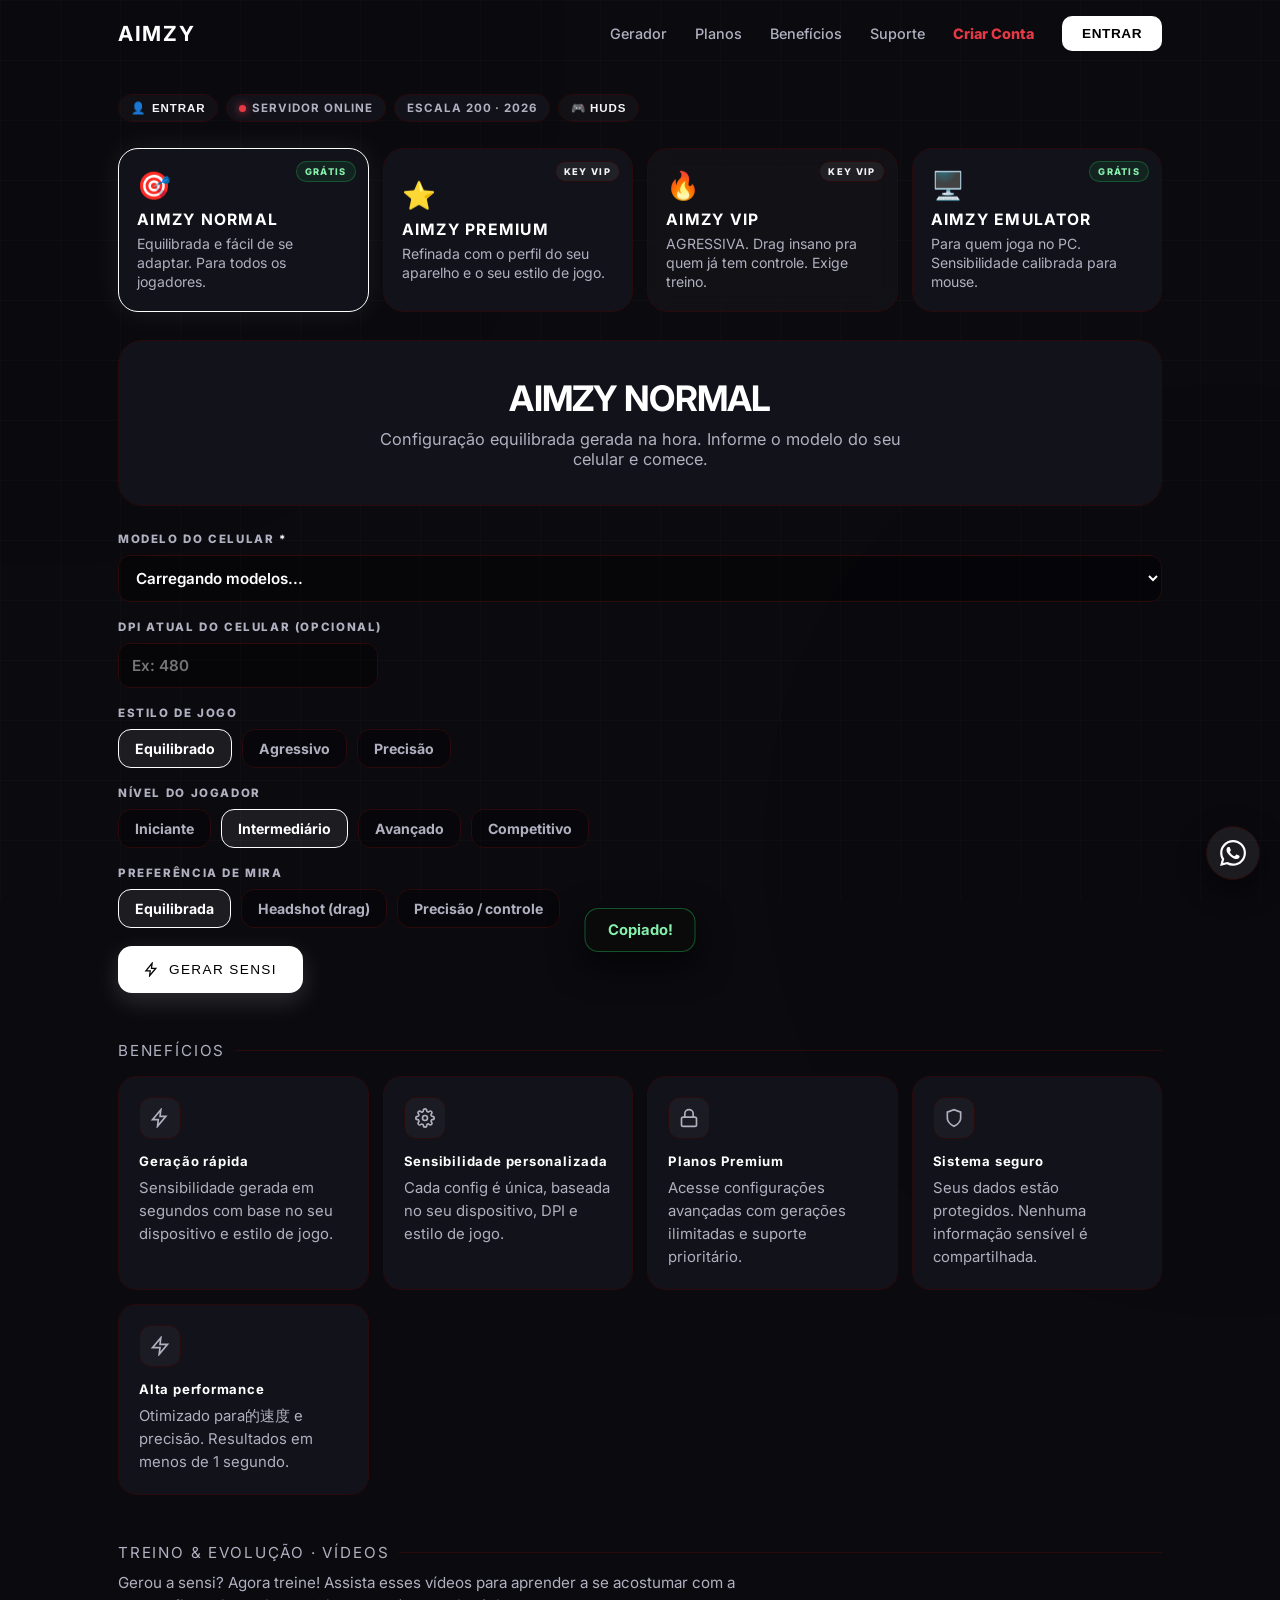
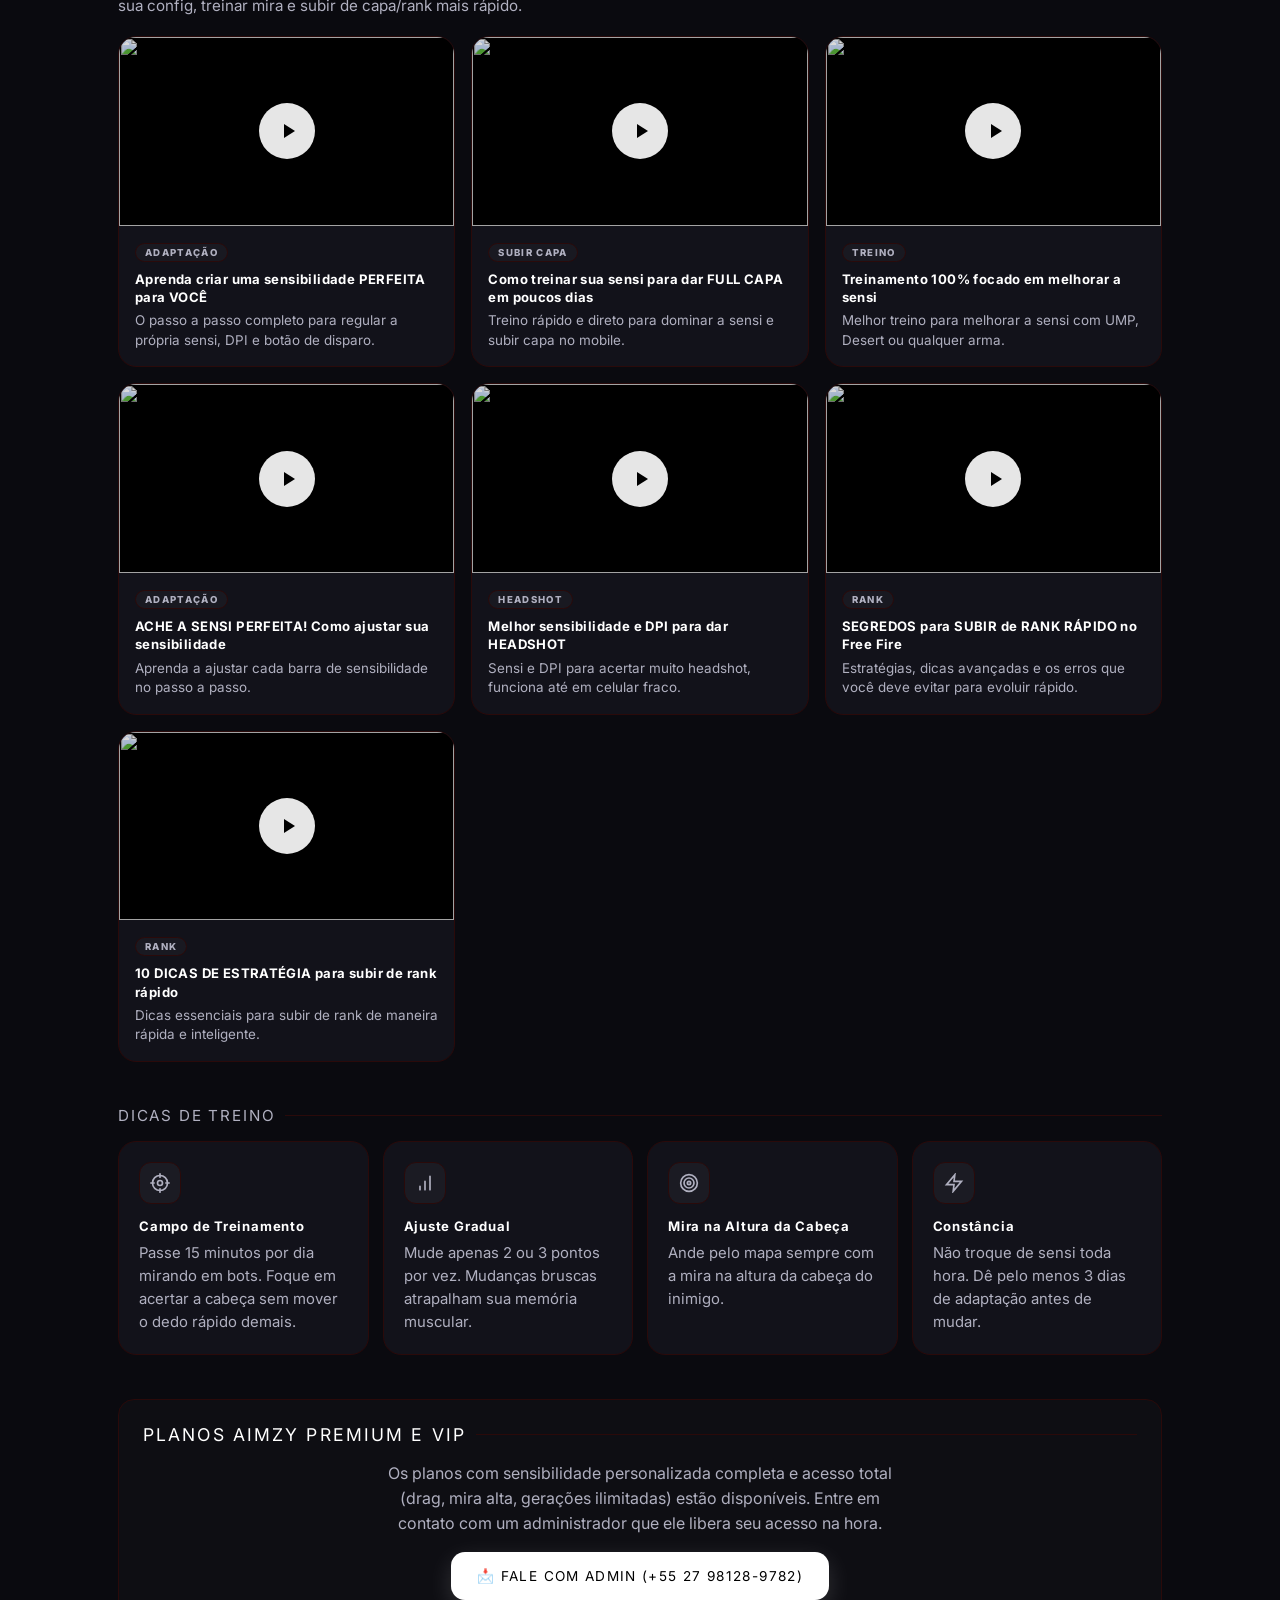
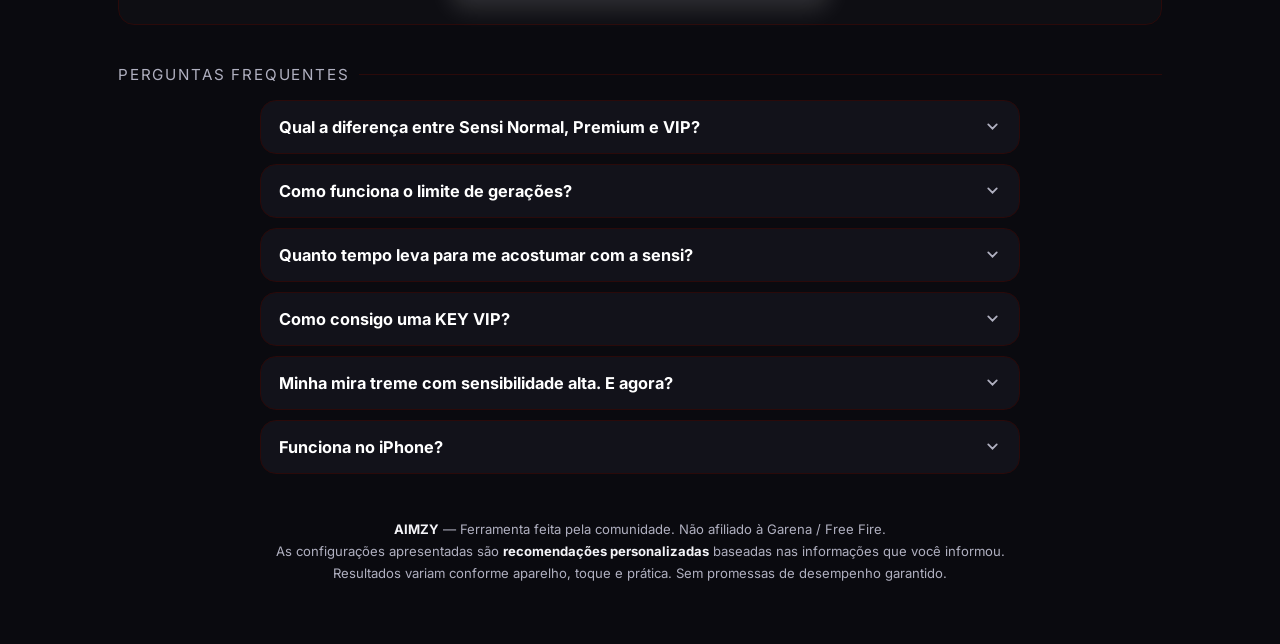
==== public/index.html @ d562821b "aumzy" ====
﻿<!DOCTYPE html>
<html lang="pt-BR">
<head>
<meta charset="UTF-8">
<meta name="viewport" content="width=device-width, initial-scale=1.0">
<title>AIMZY — Gerador de Sensibilidade Free Fire (TESTE DEPLOY)</title>
<link rel="preconnect" href="https://fonts.googleapis.com">
<link rel="preconnect" href="https://fonts.gstatic.com" crossorigin>
<link href="https://fonts.googleapis.com/css2?family=Inter:wght@400;500;600;700;800;900&display=swap" rel="stylesheet">
<link rel="manifest" href="/manifest.json">
<meta name="theme-color" content="#000000">
<link rel="icon" type="image/png" href="/icons/icon-192.png">
<link rel="apple-touch-icon" href="/icons/icon-192.png">
<meta name="mobile-web-app-capable" content="yes">
<meta name="apple-mobile-web-app-capable" content="yes">
<meta name="apple-mobile-web-app-status-bar-style" content="black">
<meta name="apple-mobile-web-app-title" content="AIMZY">
<link rel="stylesheet" href="/styles/main.css">
<link rel="stylesheet" href="/styles/animations.css">
<link rel="stylesheet" href="/styles/components.css">
<style>
:root{
  --bg:#0a0a0f;
  --bg2:#0f0f14;
  --bg-card:#12121a;
  --card:rgba(18,18,26,0.85);
  --border:#2a0a0a;
  --border-hover:#e63946;
  --text:#fff;
  --text-secondary:#f4f4f8;
  --text-muted:#b0b0c0;
  --ok:#e63946;
  --err:#ff3333;
  --warn:#ff9900;
  --accent:#e63946;
}
*{margin:0;padding:0;box-sizing:border-box}
html{scroll-behavior:smooth}
body{background:var(--bg);color:var(--text);font-family:'Inter',sans-serif;min-height:100vh;overflow-x:hidden}
h1,h2,h3,.font-display{font-weight:700;letter-spacing:-0.02em}

.bg-grid{position:fixed;inset:0;background-image:linear-gradient(rgba(255,255,255,0.02) 1px,transparent 1px),linear-gradient(90deg,rgba(255,255,255,0.02) 1px,transparent 1px);background-size:60px 60px;pointer-events:none;z-index:-1}
.bg-glow{position:fixed;width:500px;height:500px;border-radius:50%;filter:blur(180px);opacity:0.06;pointer-events:none;z-index:-1;animation:glowDrift 12s ease-in-out infinite}
.bg-glow.g1{background:#1a1a1a;top:-200px;left:-200px;animation-delay:0s}
.bg-glow.g2{background:#1a1a1a;bottom:-200px;right:-200px;opacity:0.04;animation-delay:4s}
.bg-glow.g3{background:#ffffff;bottom:20%;left:40%;width:300px;height:300px;opacity:0.02;animation-delay:8s}

@keyframes glowDrift{
  0%,100%{transform:translate(0,0) scale(1)}
  33%{transform:translate(40px,-30px) scale(1.1)}
  66%{transform:translate(-30px,40px) scale(0.9)}
}

/* Floating grid pulse */
.bg-grid{animation:gridPulse 8s ease-in-out infinite}
@keyframes gridPulse{
  0%,100%{opacity:1}
  50%{opacity:0.5}
}
#bgParticles{position:fixed;inset:0;z-index:-2;pointer-events:none}
.wrap{max-width:1080px;margin:0 auto;padding:24px 18px 60px}

/* Navbar */
.navbar{position:fixed;top:0;left:0;right:0;z-index:1000;padding:16px 0;transition:all .3s ease}
.navbar.scrolled{background:rgba(0,0,0,0.92);backdrop-filter:blur(20px);border-bottom:1px solid var(--border);padding:12px 0}
.nav-inner{max-width:1080px;margin:0 auto;padding:0 18px;display:flex;align-items:center;justify-content:space-between}
.nav-brand{display:flex;align-items:center;gap:10px;text-decoration:none;color:var(--text)}
.nav-brand h1{font-size:1.3rem;letter-spacing:.08em}
.nav-links{display:flex;align-items:center;gap:28px}
.nav-links a{color:var(--text-muted);text-decoration:none;font-weight:500;font-size:.9rem;transition:color .2s}
.nav-links a:hover{color:var(--text)}
.nav-enter{background:#fff;color:#000;border:none;padding:10px 20px;border-radius:10px;font-weight:700;font-size:.85rem;cursor:pointer;transition:all .2s;letter-spacing:.04em}
.nav-enter:hover{box-shadow:0 4px 20px rgba(255,255,255,0.2);transform:translateY(-1px)}
.hamburger{display:none;flex-direction:column;gap:5px;cursor:pointer;z-index:1001;background:none;border:none;padding:4px}
.hamburger span{width:22px;height:2px;background:var(--text);transition:all .3s}

header{display:flex;align-items:center;justify-content:space-between;gap:14px;margin-bottom:26px;flex-wrap:wrap;padding-top:70px}
.logo{display:flex;align-items:center;gap:12px}
.logo-mark{width:46px;height:46px;border-radius:14px;display:grid;place-items:center;background:rgba(255,255,255,0.08);border:1px solid var(--border)}
.logo-mark svg{width:26px;height:26px}
.logo h1{font-size:1.45rem;letter-spacing:.06em;line-height:1}
.logo h1 span{color:var(--text)}
.logo p{font-size:.78rem;color:var(--text-muted);letter-spacing:.25em;text-transform:uppercase}
.badges{display:flex;gap:8px;flex-wrap:wrap}
.chip{font-size:.72rem;font-weight:700;letter-spacing:.08em;text-transform:uppercase;padding:6px 12px;border-radius:999px;border:1px solid var(--border);background:var(--bg-card);color:var(--text-muted);display:flex;align-items:center;gap:6px}
.chip i{width:7px;height:7px;border-radius:50%;background:var(--ok);box-shadow:0 0 8px var(--ok);display:inline-block}
.chip.offline i{background:var(--err);box-shadow:0 0 8px var(--err)}
.chip.vip-on{border-color:var(--border-hover);color:var(--text);background:rgba(255,255,255,0.05)}

.modes{display:grid;grid-template-columns:repeat(auto-fit,minmax(240px,1fr));gap:14px;margin-bottom:28px}
.mode-card{
  cursor:pointer;text-align:left;color:var(--text);
  border:1px solid var(--border);border-radius:20px;padding:20px 18px;background:var(--bg-card);
  backdrop-filter:blur(10px);transition:.25s;position:relative;overflow:hidden;
  font-family:'Inter',sans-serif;
}
.mode-card:hover{transform:translateY(-4px);border-color:var(--border-hover)}
.mode-card.active{border-color:var(--text);box-shadow:0 0 30px rgba(255,255,255,0.08)}
.mode-card .emoji{font-size:1.7rem;display:block;margin-bottom:8px}
.mode-card h3{font-size:.98rem;letter-spacing:.08em;margin-bottom:5px;color:var(--text)}
.mode-card p{color:var(--text-muted);font-size:.88rem;line-height:1.35}
.mode-badge{position:absolute;top:12px;right:12px;font-size:.58rem;font-weight:800;letter-spacing:.14em;padding:4px 8px;border-radius:99px;text-transform:uppercase}
.mb-free{background:rgba(34,197,94,.1);color:#86efac;border:1px solid rgba(34,197,94,.3)}
.mb-key{background:rgba(255,255,255,.06);color:var(--text-secondary);border:1px solid var(--border)}
.mode-card.premium.active{border-color:var(--text);box-shadow:0 0 34px rgba(255,255,255,0.1)}
.mode-card.vip{background:rgba(255,255,255,0.03)}
.mode-card.vip:hover{box-shadow:0 14px 40px rgba(0,0,0,0.4)}
.mode-card.vip.active{border-color:var(--text);box-shadow:0 0 36px rgba(255,255,255,0.12)}
.mb-proib{background:rgba(255,255,255,.06);color:var(--text-secondary);border:1px solid var(--border)}

.panel{animation:fadeUp .45s ease both}
@keyframes fadeUp{from{opacity:0;transform:translateY(16px)}to{opacity:1;transform:none}}

.hero{text-align:center;border:1px solid var(--border);border-radius:24px;background:var(--bg-card);padding:36px 22px;margin-bottom:26px;transition:.3s}
.hero h2{font-size:clamp(1.4rem,4vw,2.2rem)}
.hero h2 em{font-style:normal;color:var(--text)}
.hero p{color:var(--text-muted);max-width:540px;margin:10px auto 0;font-size:1.02rem}

.section-title{display:flex;align-items:center;gap:10px;margin:0 0 16px;font-size:.95rem;letter-spacing:.12em;text-transform:uppercase;color:var(--text-muted)}
.section-title::after{content:"";flex:1;height:1px;background:var(--border)}

.grid{display:grid;grid-template-columns:repeat(auto-fill,minmax(150px,1fr));gap:14px}
.sensi-card{border:1px solid var(--border);border-radius:18px;padding:18px 16px;background:var(--bg-card);backdrop-filter:blur(10px);transition:.25s}
.sensi-card:hover{transform:translateY(-4px);border-color:var(--border-hover)}
.sensi-card .label{font-size:.75rem;font-weight:700;letter-spacing:.12em;text-transform:uppercase;color:var(--text-muted)}
.sensi-card .value{font-size:1.9rem;margin:6px 0 10px;color:var(--text)}
.bar{height:6px;border-radius:99px;background:rgba(255,255,255,.05);overflow:hidden}
.bar i{display:block;height:100%;border-radius:99px;background:linear-gradient(90deg,var(--border-hover),var(--text));width:0;transition:width 1s cubic-bezier(.22,1,.36,1)}

.btn{appearance:none;border:none;cursor:pointer;letter-spacing:.1em;text-transform:uppercase;font-size:.85rem;padding:16px 26px;border-radius:14px;display:inline-flex;align-items:center;gap:10px;transition:.25s;color:#fff}
.btn svg{width:15px;height:15px}
.btn-red{background:#fff;color:#000;box-shadow:0 8px 24px rgba(255,255,255,0.15)}
.btn-gold{background:var(--text-secondary);color:#000;box-shadow:0 8px 24px rgba(0,0,0,0.3)}
.btn-ghost{background:rgba(255,255,255,.05);color:var(--text);border:1px solid var(--border)}
.btn:hover{filter:brightness(1.1);transform:translateY(-2px)}
.btn:active{transform:scale(.97)}
.btn:disabled{opacity:.7;cursor:wait;transform:none}
.btn-sm{padding:12px 18px;font-size:.72rem}

.gen-box{border:1px solid var(--border);border-radius:24px;padding:26px 24px;background:var(--bg-card);backdrop-filter:blur(10px);margin-bottom:26px}
.field-label{font-size:.72rem;font-weight:800;letter-spacing:.14em;text-transform:uppercase;color:var(--text-muted);margin:18px 0 9px;display:block}
.field-label:first-child{margin-top:0}
.field-label b{color:var(--text)}
.opts{display:flex;gap:10px;flex-wrap:wrap}
.opt{cursor:pointer;user-select:none;border:1px solid var(--border);border-radius:13px;padding:10px 16px;font-weight:700;font-size:.88rem;background:rgba(0,0,0,.25);transition:.2s;color:var(--text-muted)}
.opt:hover{border-color:var(--border-hover);color:var(--text)}
.opt.sel{background:rgba(255,255,255,.08);border-color:var(--text);color:#fff}
.f-row{display:grid;grid-template-columns:repeat(auto-fit,minmax(170px,1fr));gap:14px}
select.inp,input.inp{
  width:100%;background:rgba(0,0,0,.35);border:1px solid var(--border);border-radius:12px;color:var(--text);
  padding:12px 13px;font-family:'Inter',sans-serif;font-weight:600;font-size:.95rem;outline:none;transition:.2s;
}
select.inp:focus,input.inp:focus{border-color:var(--border-hover);box-shadow:0 0 14px rgba(255,255,255,0.05)}
select.inp option{background:#0A0A0A}
.warn-msg{margin-top:12px;color:var(--text-secondary);font-weight:700;font-size:.95rem;display:none}
.warn-msg.show{display:block}
.gen-actions{display:flex;gap:12px;flex-wrap:wrap;align-items:center;margin-top:22px}
.remaining{color:var(--text-muted);font-size:.86rem;font-weight:700;letter-spacing:.04em}

.result{border:1px solid var(--border);border-radius:24px;padding:26px 24px;margin-top:6px;background:var(--bg-card);opacity:0;transform:translateY(18px);transition:.5s;pointer-events:none;display:none}
.result.visible{opacity:1;transform:none;pointer-events:auto;display:block}
.result-head{display:flex;align-items:center;justify-content:space-between;flex-wrap:wrap;gap:12px;margin-bottom:20px}
.dpi-picker{display:flex;gap:8px;flex-wrap:wrap}
.dp-opt{
  cursor:pointer;display:flex;flex-direction:column;align-items:center;gap:2px;
  border:1px dashed var(--border);border-radius:18px;padding:12px 20px;
  background:rgba(255,255,255,.02);transition:.2s;font-family:'Inter',sans-serif;color:var(--text-muted);
}
.dp-opt b{font-size:1.4rem;color:var(--text-secondary);line-height:1}
.dp-opt span{font-size:.6rem;letter-spacing:.14em;text-transform:uppercase;font-weight:800;text-align:center}
.dp-opt:hover{border-color:var(--border-hover)}
.dp-opt.sel{border-style:solid;border-color:var(--text);background:rgba(255,255,255,.05);color:#fff;box-shadow:0 0 18px rgba(255,255,255,0.05)}
.dp-opt.sel b{color:#fff}
.btn-chip{display:flex;flex-direction:column;align-items:center;gap:2px;border:1px dashed var(--border);border-radius:18px;padding:12px 22px;background:rgba(255,255,255,.02)}
.btn-chip b{font-size:1.5rem;color:var(--text);line-height:1}
.btn-chip span{font-size:.62rem;letter-spacing:.16em;text-transform:uppercase;color:var(--text-muted);font-weight:700;text-align:center}
.cic-chip{display:flex;flex-direction:column;align-items:center;gap:2px;border:1px dashed var(--border);border-radius:18px;padding:12px 22px;background:rgba(255,255,255,.02)}
.cic-chip b{font-size:1.5rem;color:var(--text);line-height:1}
.cic-chip span{font-size:.62rem;letter-spacing:.16em;text-transform:uppercase;color:var(--text-muted);font-weight:700;text-align:center}

.gen-note{margin-top:14px;color:var(--text-muted);font-size:.92rem;line-height:1.5}
.gen-note b{color:var(--text-secondary)}

.train-warn{
  margin-top:20px;display:flex;gap:14px;align-items:flex-start;
  border:1px solid var(--border);border-left:5px solid var(--text-muted);border-radius:16px;
  background:rgba(255,255,255,0.02);
  padding:16px 18px;
}
.tw-icon{font-size:1.6rem;line-height:1;flex-shrink:0}
.train-warn b{color:var(--text);font-weight:700;letter-spacing:.04em;display:block;margin-bottom:6px;font-size:.92rem}
.train-warn p{color:var(--text-muted);font-size:.92rem;line-height:1.55}
.train-warn p b{display:inline;color:var(--text-secondary);font-family:inherit}

.lock-zone{position:relative}
.blur-lock{filter:blur(7px) saturate(.6);pointer-events:none;user-select:none}
.lock-overlay{
  position:absolute;inset:-8px;display:flex;flex-direction:column;align-items:center;justify-content:center;gap:13px;z-index:5;
  background:radial-gradient(circle at center,rgba(0,0,0,.65),rgba(0,0,0,.95));border-radius:24px;padding:18px;text-align:center;
}
.lock-icon{width:60px;height:60px;border-radius:19px;display:grid;place-items:center;background:rgba(255,255,255,0.08);border:1px solid var(--border);animation:pulseLock 2.2s ease-in-out infinite}
.lock-icon.gold{background:rgba(255,255,255,0.1);border-color:var(--border-hover)}
@keyframes pulseLock{0%,100%{transform:scale(1)}50%{transform:scale(1.07)}}
.lock-icon svg{width:28px;height:28px}
.lock-overlay.hide-lock{display:none}
.lock-overlay h3{font-size:1.05rem;letter-spacing:.06em}
.lock-overlay p{color:var(--text-muted);max-width:360px;font-size:.95rem;line-height:1.5}
.lock-divider{width:min(340px,80%);height:1px;background:var(--border);margin:6px 0}
.key-row{display:flex;gap:8px;flex-wrap:wrap;justify-content:center}
.key-input{background:rgba(0,0,0,.4);border:1px solid var(--border);border-radius:12px;color:var(--text);padding:12px 14px;font-family:'Inter',sans-serif;font-weight:700;font-size:.95rem;width:230px;outline:none;transition:.2s;letter-spacing:.05em}
.key-input:focus{border-color:var(--border-hover);box-shadow:0 0 16px rgba(255,255,255,0.05)}
.spinner{width:16px;height:16px;border:2.5px solid rgba(255,255,255,.2);border-top-color:#fff;border-radius:50%;animation:spin .7s linear infinite}
@keyframes spin{to{transform:rotate(360deg)}}

.list-box{border:1px solid var(--border);border-radius:20px;background:var(--bg-card);backdrop-filter:blur(10px);padding:8px}
.row-item{display:flex;align-items:center;justify-content:space-between;gap:12px;padding:13px 14px;border-bottom:1px solid rgba(255,255,255,.03);flex-wrap:wrap}
.row-item:last-child{border-bottom:none}
.row-main b{font-size:.95rem}
.row-main span{display:block;color:var(--text-muted);font-size:.78rem;letter-spacing:.04em}
.empty-hint{padding:22px;text-align:center;color:var(--text-muted);font-size:.92rem}

.modal-back{position:fixed;inset:0;z-index:100;background:rgba(0,0,0,.8);backdrop-filter:blur(4px);display:none;align-items:center;justify-content:center;padding:18px}
.modal-back.show{display:flex}
.modal{width:min(420px,100%);border:1px solid var(--border);border-radius:24px;padding:30px 26px;text-align:center;background:var(--bg-card);box-shadow:0 30px 80px rgba(0,0,0,.8);animation:fadeUp .3s ease both}
.modal .lock-icon{margin:0 auto 14px}
.modal h3{font-size:1.15rem;margin-bottom:8px}
.modal p{color:var(--text-muted);margin-bottom:20px;line-height:1.5}
.modal-actions{display:flex;flex-direction:column;gap:10px}

.toast{position:fixed;left:50%;bottom:28px;transform:translate(-50%,80px);z-index:120;background:#0A0A0A;border:1px solid rgba(34,197,94,.4);color:#86efac;padding:12px 22px;border-radius:14px;font-weight:700;font-size:.92rem;box-shadow:0 12px 34px rgba(0,0,0,.6);transition:.35s cubic-bezier(.22,1,.36,1)}
.toast.show{transform:translate(-50%,0)}
.toast.err{border-color:rgba(239,68,68,.4);color:#fca5a5}

.videos-grid{display:grid;grid-template-columns:repeat(auto-fill,minmax(280px,1fr));gap:16px}
.video-card{border:1px solid var(--border);border-radius:18px;overflow:hidden;background:var(--bg-card);cursor:pointer;transition:.25s}
.video-card:hover{transform:translateY(-4px);border-color:var(--border-hover);box-shadow:0 14px 34px rgba(0,0,0,0.3)}
.video-frame{position:relative;width:100%;aspect-ratio:16/9;background:#000}
.video-frame img{width:100%;height:100%;object-fit:cover;display:block;opacity:.85}
.video-frame iframe{width:100%;height:100%;display:block;border:0}
.play-btn{position:absolute;inset:0;display:grid;place-items:center}
.play-btn span{width:56px;height:56px;border-radius:50%;background:rgba(255,255,255,0.9);display:grid;place-items:center;box-shadow:0 8px 30px rgba(0,0,0,0.4);transition:.2s}
.video-card:hover .play-btn span{transform:scale(1.1)}
.play-btn svg{width:24px;height:24px;fill:#000;margin-left:3px}
.vc-body{padding:14px 16px 16px}
.vc-cat{font-size:.6rem;font-weight:800;letter-spacing:.14em;text-transform:uppercase;color:var(--text-muted);border:1px solid var(--border);border-radius:99px;padding:3px 9px;display:inline-block;margin-bottom:8px;background:rgba(255,255,255,0.03)}
.vc-body h3{font-size:.82rem;letter-spacing:.03em;line-height:1.4;margin-bottom:5px}
.vc-body p{color:var(--text-muted);font-size:.84rem;line-height:1.45}

.tips-grid{display:grid;grid-template-columns:repeat(auto-fill,minmax(240px,1fr));gap:14px}
.tip-card{border:1px solid var(--border);border-radius:18px;padding:20px;background:var(--bg-card);transition:.25s}
.tip-card:hover{transform:translateY(-4px);border-color:var(--border-hover)}
.tip-icon{width:42px;height:42px;border-radius:12px;display:grid;place-items:center;margin-bottom:14px;background:rgba(255,255,255,0.04);border:1px solid var(--border)}
.tip-icon svg{width:20px;height:20px;color:var(--text-muted)}
.tip-card h3{font-size:.82rem;letter-spacing:.06em;margin-bottom:8px}
.tip-card p{color:var(--text-muted);font-size:.93rem;line-height:1.55}

.faq-list{display:flex;flex-direction:column;gap:10px;max-width:760px;margin:0 auto}
.faq-item{border:1px solid var(--border);border-radius:16px;background:var(--bg-card)}
.faq-q{width:100%;appearance:none;border:none;background:transparent;color:var(--text);font-family:'Inter',sans-serif;font-size:1.02rem;font-weight:700;text-align:left;padding:16px 18px;cursor:pointer;display:flex;justify-content:space-between;align-items:center;gap:12px}
.faq-q svg{width:17px;height:17px;flex-shrink:0;color:var(--text-muted);transition:.3s}
.faq-item.open .faq-q svg{transform:rotate(180deg)}
.faq-a{max-height:0;overflow:hidden;transition:max-height .35s ease}
.faq-a-inner{padding:0 18px 16px;color:var(--text-muted);line-height:1.65;font-size:.96rem}

.share-fab{position:fixed;right:20px;bottom:20px;z-index:90;width:54px;height:54px;border-radius:50%;border:none;cursor:pointer;display:grid;place-items:center;background:rgba(255,255,255,0.08);border:1px solid var(--border);box-shadow:0 10px 30px rgba(0,0,0,0.4);transition:.25s}
.share-fab:hover{transform:translateY(-3px) scale(1.06);border-color:var(--border-hover)}
.share-fab svg{width:26px;height:26px}

footer{text-align:center;margin-top:44px;color:var(--text-muted);font-size:.82rem;line-height:1.7}
footer b{color:var(--text-secondary)}

/* Welcome Screen */
.welcome-screen{position:fixed;inset:0;z-index:10001;background:#000;display:flex;flex-direction:column;align-items:center;justify-content:center;transition:opacity .5s ease, visibility .5s ease}
.welcome-screen.hidden{opacity:0;visibility:hidden;pointer-events:none}

/* Animated orbs */
.welcome-screen .orb{position:absolute;border-radius:50%;filter:blur(80px);opacity:0;pointer-events:none;animation:orbFloat 8s ease-in-out infinite, orbFadeIn 1.5s ease forwards}
.welcome-screen .orb-1{width:400px;height:400px;background:rgba(255,255,255,0.04);top:-10%;left:-10%;animation-delay:0s}
.welcome-screen .orb-2{width:300px;height:300px;background:rgba(255,255,255,0.03);bottom:-5%;right:-5%;animation-delay:1.5s}
.welcome-screen .orb-3{width:200px;height:200px;background:rgba(255,255,255,0.025);top:40%;left:60%;animation-delay:3s}
.welcome-screen .orb-4{width:150px;height:150px;background:rgba(255,255,255,0.02);top:20%;right:30%;animation-delay:4.5s}

@keyframes orbFloat{
  0%,100%{transform:translate(0,0) scale(1)}
  25%{transform:translate(30px,-20px) scale(1.1)}
  50%{transform:translate(-20px,30px) scale(0.95)}
  75%{transform:translate(20px,15px) scale(1.05)}
}
@keyframes orbFadeIn{to{opacity:1}}

/* Scan line */
.welcome-screen::after{content:'';position:absolute;inset:0;background:repeating-linear-gradient(0deg,transparent,transparent 2px,rgba(255,255,255,0.01) 2px,rgba(255,255,255,0.01) 4px);pointer-events:none;animation:scanMove 6s linear infinite}
@keyframes scanMove{from{transform:translateY(-100%)}to{transform:translateY(100%)}}

.welcome-logo{font-size:clamp(3rem,8vw,6rem);font-weight:900;color:#fff;margin-bottom:16px;opacity:0;transform:translateY(20px);animation:welcomeFadeIn .8s ease .2s forwards;position:relative;z-index:1;text-shadow:0 0 60px rgba(255,255,255,0.15)}
.welcome-sub{color:#71717A;font-size:1rem;letter-spacing:.2em;text-transform:uppercase;margin-bottom:40px;opacity:0;animation:welcomeFadeIn .8s ease .4s forwards;position:relative;z-index:1}
.welcome-enter{background:#fff;color:#000;border:none;padding:16px 40px;border-radius:14px;font-weight:700;font-size:1rem;cursor:pointer;transition:all .3s;opacity:0;animation:welcomeFadeIn .8s ease .6s forwards;letter-spacing:.06em;position:relative;z-index:10}
.welcome-enter:hover{box-shadow:0 8px 30px rgba(255,255,255,0.25);transform:translateY(-2px)}
@keyframes welcomeFadeIn{to{opacity:1;transform:translateY(0)}}

/* Voice Control */
.voice-control{position:fixed;bottom:20px;left:20px;z-index:1000}
.voice-btn{width:44px;height:44px;border-radius:50%;border:1px solid var(--border);background:var(--bg-card);color:var(--text-muted);cursor:pointer;display:flex;align-items:center;justify-content:center;transition:all .3s ease}
.voice-btn:hover{border-color:var(--border-hover);color:var(--text)}
.voice-btn.active{background:rgba(255,255,255,0.1);border-color:var(--text);color:#fff}

/* Custom Cursor */
.custom-cursor{position:fixed;width:20px;height:20px;pointer-events:none;z-index:10000;mix-blend-mode:difference;transform:translate(-50%,-50%);transition:transform .1s ease}
.cursor-dot{width:8px;height:8px;background:#fff;border-radius:50%;position:absolute;top:50%;left:50%;transform:translate(-50%,-50%);box-shadow:0 0 10px rgba(255,255,255,0.5)}
.cursor-glow{position:fixed;width:40px;height:40px;border:1px solid rgba(255,255,255,0.2);border-radius:50%;pointer-events:none;z-index:9999;transform:translate(-50%,-50%);transition:all .15s ease}
.custom-cursor.hovering .cursor-dot{transform:translate(-50%,-50%) scale(1.5);box-shadow:0 0 15px rgba(255,255,255,0.6)}
.custom-cursor.hovering .cursor-glow{transform:translate(-50%,-50%) scale(1.5);border-color:rgba(255,255,255,0.3)}

@media(max-width:760px){
  .modes{grid-template-columns:1fr}
  .dp-opt,.btn-chip,.cic-chip{flex-direction:row;gap:10px}
  .nav-links{display:none}
  .hamburger{display:flex}
}
@media(hover:none){
  .custom-cursor,.cursor-glow{display:none !important}
}
</style>
<link rel="stylesheet" href="/styles/theme.css">
</head>
<body data-tier="normal">

<!-- WELCOME SCREEN -->
<div class="welcome-screen" id="welcomeScreen" style="display:none">
  <div class="orb orb-1"></div>
  <div class="orb orb-2"></div>
  <div class="orb orb-3"></div>
  <div class="orb orb-4"></div>
  <div class="welcome-logo">AIMZY</div>
  <div class="welcome-sub">Sua sensibilidade. Seu melhor desempenho.</div>
  <button class="welcome-enter" id="welcomeEnter">ENTRAR NO AIMZY</button>
</div>

<div class="bg-grid"></div>
<div class="bg-glow g1"></div>
<div class="bg-glow g2"></div>
<div class="bg-glow g3"></div>

<!-- NAVBAR -->
<nav class="navbar" id="navbar">
  <div class="nav-inner">
    <a href="/" class="nav-brand">
      <h1>AIMZY</h1>
    </a>
    <div class="nav-links">
      <a href="#generator">Gerador</a>
      <a href="#plans">Planos</a>
      <a href="#benefits">Benefícios</a>
      <a href="#faq">Suporte</a>
      <a href="#generator" style="color:#e63946;font-weight:800">Criar Conta</a>
      <button class="nav-enter" id="navEnterBtn">ENTRAR</button>
    </div>
    <button class="hamburger" id="hamburgerBtn" aria-label="Menu">
      <span></span><span></span><span></span>
    </button>
  </div>
</nav>

<div class="wrap">

<header>
  <div class="badges">
    <button class="chip" id="installChip" style="display:none;cursor:pointer;border-color:var(--border-hover);color:var(--text-secondary);background:rgba(255,255,255,0.04)">
      ⬇️ Instalar app
    </button>
    <button class="chip" id="accountChip" style="cursor:pointer;border-color:var(--border);color:var(--text-secondary);background:rgba(255,255,255,0.03)">👤 <span id="accountChipTxt">Entrar</span></button>
    <span class="chip" id="userChip" style="display:none"><i id="userStatusDot"></i><span id="userChipName"></span></span>
    <span class="chip"><i></i>Servidor Online</span>
    <span class="chip">Escala 200 · 2026</span>
    <span class="chip vip-on" id="vipChip" style="display:none"><i style="background:var(--text);box-shadow:0 0 8px var(--text)"></i><em id="vipChipTxt" style="font-style:normal">VIP Ativo</em></span>
    <button class="chip" id="hudChip" style="cursor:pointer;border-color:var(--border);color:var(--text-secondary);background:rgba(255,255,255,0.03)">🎮 HUDs</button>
  </div>
</header>

<!-- TIER SELECTOR -->
<nav class="modes" id="modes">
  <button class="mode-card normal active animate-fadeInUp" data-tier="normal" style="animation-delay:0.1s">
    <span class="mode-badge mb-free">Grátis</span>
    <span class="emoji">🎯</span>
    <h3>AIMZY NORMAL</h3>
    <p>Equilibrada e fácil de se adaptar. Para todos os jogadores.</p>
  </button>
  <button class="mode-card premium animate-fadeInUp" data-tier="premium" style="animation-delay:0.2s">
    <span class="mode-badge mb-key">Key VIP</span>
    <span class="emoji">⭐</span>
    <h3>AIMZY PREMIUM</h3>
    <p>Refinada com o perfil do seu aparelho e o seu estilo de jogo.</p>
  </button>
  <button class="mode-card vip animate-fadeInUp" data-tier="proibida" style="animation-delay:0.3s">
    <span class="mode-badge mb-proib">Key VIP</span>
    <span class="emoji">🔥</span>
    <h3>AIMZY VIP</h3>
    <p>AGRESSIVA. Drag insano pra quem já tem controle. Exige treino.</p>
  </button>
  <button class="mode-card emulator animate-fadeInUp" data-tier="emulator" style="animation-delay:0.4s">
    <span class="mode-badge mb-free">Grátis</span>
    <span class="emoji">🖥️</span>
    <h3>AIMZY EMULATOR</h3>
    <p>Para quem joga no PC. Sensibilidade calibrada para mouse.</p>
  </button>
</nav>

<!-- HUD TABS -->
<nav class="modes" id="hudTabs" style="display:none;margin-bottom:28px">
  <button class="mode-card hud-tab active animate-fadeInUp" data-hud="2dedos" style="animation-delay:0.1s">
    <span class="mode-badge mb-free">2 Dedos</span>
    <span class="emoji">✌️</span>
    <h3>HUD 2 Dedos</h3>
    <p>Ideal para iniciantes e Instaplayer. Conforto e facilidade.</p>
  </button>
  <button class="mode-card hud-tab animate-fadeInUp" data-hud="3dedos" style="animation-delay:0.2s">
    <span class="mode-badge mb-key">3 Dedos</span>
    <span class="emoji">🤟</span>
    <h3>HUD 3 Dedos</h3>
    <p>Equilíbrio entre mobilidade e precisão. Popular no competitivo.</p>
  </button>
  <button class="mode-card hud-tab animate-fadeInUp" data-hud="4dedos" style="animation-delay:0.3s">
    <span class="mode-badge mb-proib">4 Dedos</span>
    <span class="emoji">🖐️</span>
    <h3>HUD 4 Dedos</h3>
    <p>Controle total para avançados. Ranqueadas e campeonatos.</p>
  </button>
  <button class="mode-card hud-tab animate-fadeInUp" data-hud="famosos" style="animation-delay:0.4s">
    <span class="mode-badge" style="background:rgba(255,215,0,.1);color:#ffd700;border-color:rgba(255,215,0,.3)">Famosos</span>
    <span class="emoji">⭐</span>
    <h3>HUDs de Famosos</h3>
    <p>Layouts de jogadores conhecidos e streamers.</p>
  </button>
</nav>

<!-- HUD SECTION -->
<section class="panel" id="hudSection" style="display:none">
  <div class="hero animate-fadeInUp" style="animation-delay:0.5s;display:flex;align-items:center;justify-content:space-between;flex-wrap:wrap;gap:12px">
    <div>
      <h2 id="hudHeroTitle"><em>HUDs 2 Dedos</em></h2>
      <p id="hudHeroDesc">Layouts testados pela comunidade. Copie o código e cole no Free Fire: Configurações → HUD Personalizada → Importar.</p>
    </div>
    <button class="btn btn-ghost btn-sm" id="hudBackBtn" style="margin-top:0">← Voltar ao Gerador</button>
  </div>

  <!-- HUD FILTER TABS -->
  <div class="modes" id="hudFilterTabs" style="margin-bottom:20px;display:flex;gap:10px;flex-wrap:wrap">
    <button class="mode-card hud-filter-btn active" data-filter="all" style="padding:10px 18px;min-width:auto">
      <span class="emoji" style="font-size:1.2rem">📋</span>
      <span style="font-weight:700">Todos</span>
    </button>
    <button class="mode-card hud-filter-btn" data-filter="free" style="padding:10px 18px;min-width:auto">
      <span class="emoji" style="font-size:1.2rem">🆓</span>
      <span style="font-weight:700;color:#86efac">Free</span>
    </button>
    <button class="mode-card hud-filter-btn" data-filter="vip" style="padding:10px 18px;min-width:auto">
      <span class="emoji" style="font-size:1.2rem">⭐</span>
      <span style="font-weight:700;color:#ffd700">VIP</span>
    </button>
  </div>

  <div class="grid" id="hudGrid"></div>

  <div style="margin-top:30px;padding:20px;background:rgba(255,255,255,.02);border:1px solid var(--border);border-radius:16px;text-align:center">
    <h3 style="margin-bottom:10px">📥 Como usar o código do HUD</h3>
    <p style="color:var(--text-muted);margin-bottom:16px;max-width:600px;margin-left:auto;margin-right:auto">
      1. Copie o código abaixo do HUD desejado<br>
      2. Abra o Free Fire → Configurações (⚙️) → <b>HUD Personalizada</b><br>
      3. Toque em <b>Importar</b> → Cole o código → <b>OK</b><br>
      4. Ajuste transparência/tamanho se quiser e salve
    </p>
    <a class="btn btn-ghost btn-sm" href="https://www.freefiremania.com.br/huds.html" target="_blank" rel="noopener">Ver mais HUDs no Free Fire Mania →</a>
  </div>
</section>

<!-- GENERATOR -->
<section class="panel" id="generator">
  <div class="hero animate-fadeInUp" style="animation-delay:0.5s">
    <h2 id="heroTitle"><em>AIMZY NORMAL</em></h2>
    <p id="heroDesc">Configuração equilibrada gerada na hora. Informe o modelo do seu celular e comece.</p>
  </div>

  <div class="lock-zone">
    <div class="lock-overlay hide-lock" id="tierLock">
      <div class="lock-icon" id="lockIcon">
        <svg viewBox="0 0 24 24" fill="none" stroke="#fff" stroke-width="2" stroke-linecap="round"><rect x="4" y="11" width="16" height="10" rx="2"/><path d="M8 11V7a4 4 0 018 0v4"/></svg>
      </div>
      <h3 id="lockTitle">🔒 Área VIP</h3>
      <p id="lockDesc">Para conseguir acesso VIP, entre em contato com um administrador e solicite sua KEY.</p>
      <div class="key-row">
        <input type="password" class="key-input activate-key" placeholder="Digite sua KEY" autocomplete="off" maxlength="24">
        <button class="btn btn-red btn-sm activate-btn">Ativar KEY</button>
      </div>
      <div class="lock-divider"></div>
      <p>Quer acesso Premium ou VIP?<br>Envie uma mensagem para um administrador solicitando sua KEY.</p>
      <button class="btn btn-ghost btn-sm contact-btn">📩 Solicitar acesso</button>
    </div>

    <div id="genBox">
      <label class="field-label">Modelo do celular <b>*</b></label>
      <select class="inp" id="modelSel"><option value="">Carregando modelos...</option></select>
      <input class="inp" id="modelCustom" placeholder='Ex: Redmi Note 13 Pro' autocomplete="off" maxlength="60" style="display:none;margin-top:10px">
      <div class="warn-msg" id="genWarn">Informe o modelo do seu celular para continuar.</div>

      <label class="field-label">DPI atual do celular (opcional)</label>
      <input type="number" class="inp" id="dpiAtual" min="200" max="1200" placeholder="Ex: 480" style="max-width:260px">

      <label class="field-label">Estilo de jogo</label>
      <div class="opts" id="styleOpts">
        <div class="opt sel" data-v="eq">Equilibrado</div>
        <div class="opt" data-v="ag">Agressivo</div>
        <div class="opt" data-v="pr">Precisão</div>
      </div>
      <label class="field-label">Nível do jogador</label>
      <div class="opts" id="levelOpts">
        <div class="opt" data-v="iniciante">Iniciante</div>
        <div class="opt sel" data-v="intermediario">Intermediário</div>
        <div class="opt" data-v="avancado">Avançado</div>
        <div class="opt" data-v="competitivo">Competitivo</div>
      </div>
      <label class="field-label">Preferência de mira</label>
      <div class="opts" id="aimOpts">
        <div class="opt sel" data-v="equilibrada">Equilibrada</div>
        <div class="opt" data-v="cabeca">Headshot (drag)</div>
        <div class="opt" data-v="precisao">Precisão / controle</div>
      </div>
    </div>

    <div id="emuBox" style="display:none">
      <label class="field-label">Emulador <b>*</b></label>
      <select class="inp" id="emuSel">
        <option value="bluestacks">BlueStacks</option>
        <option value="gameloop">GameLoop</option>
        <option value="ldplayer">LDPlayer</option>
        <option value="msi">MSI App Player</option>
      </select>

      <label class="field-label">DPI do mouse (opcional)</label>
      <input type="number" class="inp" id="mouseDpi" min="100" max="16000" placeholder="Ex: 800" style="max-width:260px">

      <label class="field-label">Sensibilidade do mouse no emulador (opcional)</label>
      <input type="number" class="inp" id="mouseSens" min="0.5" max="100" step="0.5" placeholder="Ex: 25" style="max-width:260px">

      <label class="field-label">Estilo de jogo</label>
      <div class="opts" id="emuStyleOpts">
        <div class="opt sel" data-v="eq">Equilibrado</div>
        <div class="opt" data-v="ag">Agressivo</div>
        <div class="opt" data-v="pr">Precisão</div>
      </div>

      <label class="field-label">Ajuste padrão (preset)</label>
      <select class="inp" id="emuPreset">
        <option value="padrao">Padrão</option>
        <option value="confortavel">Confortável</option>
        <option value="casual">Casual</option>
        <option value="hipico">Hípico (drag)</option>
        <option value="sensivel">Sensível</option>
      </select>
    </div>

    <div class="gen-actions" style="margin-top:18px">
      <button class="btn btn-red" id="genBtn">
        <svg viewBox="0 0 24 24" fill="none" stroke="currentColor" stroke-width="2" stroke-linecap="round"><path d="M13 2L3 14h7l-1 8 10-12h-7l1-8z"/></svg>
        <span id="genBtnLabel">Gerar Sensi</span>
      </button>
      <span class="remaining" id="remaining"></span>
      <button class="btn btn-ghost" id="copyBtn" style="display:none">Copiar Config</button>
    </div>
  </div>

  <div class="result" id="result">
    <div class="result-head">
      <div class="section-title" style="margin:0" id="resTitle">Sua config gerada</div>
      <div style="display:flex;gap:12px;flex-wrap:wrap">
        <div class="dpi-picker" id="dpiPicker">
          <button type="button" class="dp-opt" data-dpi="baixa"><b id="dpiB">0</b><span>DPI Baixa</span></button>
          <button type="button" class="dp-opt sel" data-dpi="equilibrada"><b id="dpiEq">0</b><span>DPI Equilibrada</span></button>
          <button type="button" class="dp-opt" data-dpi="alta"><b id="dpiA">0</b><span>DPI Alta</span></button>
        </div>
        <div class="btn-chip"><b id="resBtn">0%</b><span>Botão de disparo</span></div>
        <div class="cic-chip" id="cicChip" style="display:none"><b id="resCic">0</b><span>Ciclos (iPhone)</span></div>
      </div>
    </div>
    <div class="grid" id="resGrid"></div>
    <p class="gen-note" id="resDpiNote" style="display:none"></p>

    <div class="train-warn">
      <div class="tw-icon">⚠️</div>
      <div>
        <b>TREINE COM ESSA SENSI ANTES DE TROCAR!</b>
        <p>Não fique trocando de sensibilidade toda hora — isso atrasa sua evolução. Dê pelo menos <b>3 dias</b> para o seu dedo e o seu cérebro se acostumarem com essa config. Faça <b>15 minutos de campo de treino por dia</b>, aqueça antes das ranqueadas e assista aos vídeos de treino aqui embaixo. Sensi boa é sensi que você domina.</p>
      </div>
    </div>

    <div class="gen-note" id="resNote"></div>
  </div>
</section>

<!-- VIP EXTRAS -->
<section id="vipExtras" style="display:none">
  <div class="section-title" style="margin-top:40px">Perfis Salvos</div>
  <div class="list-box" id="profileList"><div class="empty-hint">Nenhum perfil salvo ainda.</div></div>

  <div class="section-title" style="margin-top:30px">Histórico de Gerações</div>
  <div class="list-box" id="historyList"><div class="empty-hint">Suas gerações aparecem aqui.</div></div>
</section>

<!-- BENEFITS -->
<section id="benefits" class="animate-fadeInUp" style="margin-top:48px">
  <div class="section-title">Benefícios</div>
  <div class="tips-grid">
    <div class="tip-card">
      <div class="tip-icon"><svg viewBox="0 0 24 24" fill="none" stroke="currentColor" stroke-width="2" stroke-linecap="round"><path d="M13 2L3 14h7l-1 8 10-12h-7l1-8z"/></svg></div>
      <h3>Geração rápida</h3>
      <p>Sensibilidade gerada em segundos com base no seu dispositivo e estilo de jogo.</p>
    </div>
    <div class="tip-card">
      <div class="tip-icon"><svg viewBox="0 0 24 24" fill="none" stroke="currentColor" stroke-width="2" stroke-linecap="round"><circle cx="12" cy="12" r="3"/><path d="M19.4 15a1.65 1.65 0 00.33 1.82l.06.06a2 2 0 010 2.83 2 2 0 01-2.83 0l-.06-.06a1.65 1.65 0 00-1.82-.33 1.65 1.65 0 00-1 1.51V21a2 2 0 01-2 2 2 2 0 01-2-2v-.09A1.65 1.65 0 009 19.4a1.65 1.65 0 00-1.82.33l-.06.06a2 2 0 01-2.83 0 2 2 0 010-2.83l.06-.06A1.65 1.65 0 004.68 15a1.65 1.65 0 00-1.51-1H3a2 2 0 01-2-2 2 2 0 012-2h.09A1.65 1.65 0 004.6 9a1.65 1.65 0 00-.33-1.82l-.06-.06a2 2 0 010-2.83 2 2 0 012.83 0l.06.06A1.65 1.65 0 009 4.68a1.65 1.65 0 001-1.51V3a2 2 0 012-2 2 2 0 012 2v.09a1.65 1.65 0 001 1.51 1.65 1.65 0 001.82-.33l.06-.06a2 2 0 012.83 0 2 2 0 010 2.83l-.06.06A1.65 1.65 0 0019.32 9a1.65 1.65 0 001.51 1H21a2 2 0 012 2 2 2 0 01-2 2h-.09a1.65 1.65 0 00-1.51 1z"/></svg></div>
      <h3>Sensibilidade personalizada</h3>
      <p>Cada config é única, baseada no seu dispositivo, DPI e estilo de jogo.</p>
    </div>
    <div class="tip-card">
      <div class="tip-icon"><svg viewBox="0 0 24 24" fill="none" stroke="currentColor" stroke-width="2" stroke-linecap="round"><rect x="3" y="11" width="18" height="11" rx="2"/><path d="M7 11V7a5 5 0 0110 0v4"/></svg></div>
      <h3>Planos Premium</h3>
      <p>Acesse configurações avançadas com gerações ilimitadas e suporte prioritário.</p>
    </div>
    <div class="tip-card">
      <div class="tip-icon"><svg viewBox="0 0 24 24" fill="none" stroke="currentColor" stroke-width="2" stroke-linecap="round"><path d="M12 22s8-4 8-10V5l-8-3-8 3v7c0 6 8 10 8 10z"/></svg></div>
      <h3>Sistema seguro</h3>
      <p>Seus dados estão protegidos. Nenhuma informação sensível é compartilhada.</p>
    </div>
    <div class="tip-card">
      <div class="tip-icon"><svg viewBox="0 0 24 24" fill="none" stroke="currentColor" stroke-width="2" stroke-linecap="round"><polygon points="13 2 3 14 12 14 11 22 21 10 12 10 13 2"/></svg></div>
      <h3>Alta performance</h3>
      <p>Otimizado para的速度 e precisão. Resultados em menos de 1 segundo.</p>
    </div>
  </div>
</section>

<!-- TUTORIALS -->
<section style="margin-top:48px">
  <div class="section-title">Treino &amp; Evolução · Vídeos</div>
  <p style="color:var(--text-muted);margin:-6px 0 18px;font-size:.95rem;max-width:640px;line-height:1.5">
    Gerou a sensi? Agora treine! Assista esses vídeos para aprender a se acostumar com a sua config,
    treinar mira e subir de capa/rank mais rápido.
  </p>
  <div class="videos-grid" id="videosGrid">
    <div class="video-card" data-yt="mlRV_XjTpN8">
      <div class="video-frame"><img loading="lazy" src="https://i.ytimg.com/vi/mlRV_XjTpN8/hqdefault.jpg" alt=""><div class="play-btn"><span><svg viewBox="0 0 24 24"><path d="M8 5v14l11-7z"/></svg></span></div></div>
      <div class="vc-body"><span class="vc-cat">Adaptação</span><h3>Aprenda criar uma sensibilidade PERFEITA para VOCÊ</h3><p>O passo a passo completo para regular a própria sensi, DPI e botão de disparo.</p></div>
    </div>
    <div class="video-card" data-yt="Is7WoMkCkKw">
      <div class="video-frame"><img loading="lazy" src="https://i.ytimg.com/vi/Is7WoMkCkKw/hqdefault.jpg" alt=""><div class="play-btn"><span><svg viewBox="0 0 24 24"><path d="M8 5v14l11-7z"/></svg></span></div></div>
      <div class="vc-body"><span class="vc-cat">Subir Capa</span><h3>Como treinar sua sensi para dar FULL CAPA em poucos dias</h3><p>Treino rápido e direto para dominar a sensi e subir capa no mobile.</p></div>
    </div>
    <div class="video-card" data-yt="RyT_HJ0LzP8">
      <div class="video-frame"><img loading="lazy" src="https://i.ytimg.com/vi/RyT_HJ0LzP8/hqdefault.jpg" alt=""><div class="play-btn"><span><svg viewBox="0 0 24 24"><path d="M8 5v14l11-7z"/></svg></span></div></div>
      <div class="vc-body"><span class="vc-cat">Treino</span><h3>Treinamento 100% focado em melhorar a sensi</h3><p>Melhor treino para melhorar a sensi com UMP, Desert ou qualquer arma.</p></div>
    </div>
    <div class="video-card" data-yt="2K9HuD5OGrQ">
      <div class="video-frame"><img loading="lazy" src="https://i.ytimg.com/vi/2K9HuD5OGrQ/hqdefault.jpg" alt=""><div class="play-btn"><span><svg viewBox="0 0 24 24"><path d="M8 5v14l11-7z"/></svg></span></div></div>
      <div class="vc-body"><span class="vc-cat">Adaptação</span><h3>ACHE A SENSI PERFEITA! Como ajustar sua sensibilidade</h3><p>Aprenda a ajustar cada barra de sensibilidade no passo a passo.</p></div>
    </div>
    <div class="video-card" data-yt="UEO0Ji7RMSU">
      <div class="video-frame"><img loading="lazy" src="https://i.ytimg.com/vi/UEO0Ji7RMSU/hqdefault.jpg" alt=""><div class="play-btn"><span><svg viewBox="0 0 24 24"><path d="M8 5v14l11-7z"/></svg></span></div></div>
      <div class="vc-body"><span class="vc-cat">Headshot</span><h3>Melhor sensibilidade e DPI para dar HEADSHOT</h3><p>Sensi e DPI para acertar muito headshot, funciona até em celular fraco.</p></div>
    </div>
    <div class="video-card" data-yt="qbZV6Jf8QwE">
      <div class="video-frame"><img loading="lazy" src="https://i.ytimg.com/vi/qbZV6Jf8QwE/hqdefault.jpg" alt=""><div class="play-btn"><span><svg viewBox="0 0 24 24"><path d="M8 5v14l11-7z"/></svg></span></div></div>
      <div class="vc-body"><span class="vc-cat">Rank</span><h3>SEGREDOS para SUBIR de RANK RÁPIDO no Free Fire</h3><p>Estratégias, dicas avançadas e os erros que você deve evitar para evoluir rápido.</p></div>
    </div>
    <div class="video-card" data-yt="Ink_X09uRY0">
      <div class="video-frame"><img loading="lazy" src="https://i.ytimg.com/vi/Ink_X09uRY0/hqdefault.jpg" alt=""><div class="play-btn"><span><svg viewBox="0 0 24 24"><path d="M8 5v14l11-7z"/></svg></span></div></div>
      <div class="vc-body"><span class="vc-cat">Rank</span><h3>10 DICAS DE ESTRATÉGIA para subir de rank rápido</h3><p>Dicas essenciais para subir de rank de maneira rápida e inteligente.</p></div>
    </div>
  </div>
</section>

<!-- TRAINING TIPS -->
<section style="margin-top:44px" id="training">
  <div class="section-title">Dicas de Treino</div>
  <div class="tips-grid">
    <div class="tip-card">
      <div class="tip-icon"><svg viewBox="0 0 24 24" fill="none" stroke="currentColor" stroke-width="2" stroke-linecap="round"><circle cx="12" cy="12" r="9"/><circle cx="12" cy="12" r="3"/><path d="M12 1v4M12 19v4M1 12h4M19 12h4"/></svg></div>
      <h3>Campo de Treinamento</h3>
      <p>Passe 15 minutos por dia mirando em bots. Foque em acertar a cabeça sem mover o dedo rápido demais.</p>
    </div>
    <div class="tip-card">
      <div class="tip-icon"><svg viewBox="0 0 24 24" fill="none" stroke="currentColor" stroke-width="2" stroke-linecap="round"><path d="M12 20V10M18 20V4M6 20v-4"/></svg></div>
      <h3>Ajuste Gradual</h3>
      <p>Mude apenas 2 ou 3 pontos por vez. Mudanças bruscas atrapalham sua memória muscular.</p>
    </div>
    <div class="tip-card">
      <div class="tip-icon"><svg viewBox="0 0 24 24" fill="none" stroke="currentColor" stroke-width="2" stroke-linecap="round"><circle cx="12" cy="12" r="10"/><circle cx="12" cy="12" r="6"/><circle cx="12" cy="12" r="2"/></svg></div>
      <h3>Mira na Altura da Cabeça</h3>
      <p>Ande pelo mapa sempre com a mira na altura da cabeça do inimigo.</p>
    </div>
    <div class="tip-card">
      <div class="tip-icon"><svg viewBox="0 0 24 24" fill="none" stroke="currentColor" stroke-width="2" stroke-linecap="round"><polygon points="13 2 3 14 12 14 11 22 21 10 12 10 13 2"/></svg></div>
      <h3>Constância</h3>
      <p>Não troque de sensi toda hora. Dê pelo menos 3 dias de adaptação antes de mudar.</p>
    </div>
  </div>
</section>

<!-- PLANS -->
<section class="animate-fadeInUp" style="margin-top:44px;padding:24px;background:rgba(255,255,255,0.02);border:1px solid var(--border);border-radius:16px;text-align:center" id="plans">
  <div class="section-title" style="justify-content:center;font-size:1.1rem;color:var(--text)">
    Planos AIMZY Premium e VIP
  </div>
  <p style="color:var(--text-muted);margin:12px auto 16px;max-width:520px;line-height:1.55">
    Os planos com sensibilidade personalizada completa e acesso total (drag, mira alta, gerações ilimitadas)
    estão disponíveis. Entre em contato com um administrador que ele libera seu acesso na hora.
  </p>
  <a class="btn btn-red contact-btn" style="display:inline-flex;justify-content:center;text-decoration:none" href="https://wa.me/5527981289782" target="_blank" rel="noopener">📩 Fale com admin (+55 27 98128-9782)</a>
</section>

<!-- FAQ -->
<section class="animate-fadeInUp" style="margin-top:40px" id="faq">
  <div class="section-title">Perguntas Frequentes</div>
  <div class="faq-list">
    <div class="faq-item">
      <button class="faq-q">Qual a diferença entre Sensi Normal, Premium e VIP?
        <svg viewBox="0 0 24 24" fill="none" stroke="currentColor" stroke-width="2.5" stroke-linecap="round"><path d="M6 9l6 6 6-6"/></svg>
      </button>
      <div class="faq-a"><div class="faq-a-inner">A <b>Normal</b> é equilibrada, grátis e ideal para começar. A <b>Premium</b> analisa seu aparelho e preferências para uma config refinada. A <b>VIP</b> é a mais agressiva: mira alta e drag insano — recomendada para quem já tem bom controle e vai treinar bastante.</div></div>
    </div>
    <div class="faq-item">
      <button class="faq-q">Como funciona o limite de gerações?
        <svg viewBox="0 0 24 24" fill="none" stroke="currentColor" stroke-width="2.5" stroke-linecap="round"><path d="M6 9l6 6 6-6"/></svg>
      </button>
      <div class="faq-a"><div class="faq-a-inner">A Sensi Normal tem algumas gerações por dia. Com uma KEY ativa, você libera também a Premium e a VIP, com gerações ilimitadas.</div></div>
    </div>
    <div class="faq-item">
      <button class="faq-q">Quanto tempo leva para me acostumar com a sensi?
        <svg viewBox="0 0 24 24" fill="none" stroke="currentColor" stroke-width="2.5" stroke-linecap="round"><path d="M6 9l6 6 6-6"/></svg>
      </button>
      <div class="faq-a"><div class="faq-a-inner">Dê pelo menos 3 dias com a mesma config, treinando 15 minutos por dia no campo de treinamento. Trocar de sensi toda hora reinicia sua adaptação do zero — escolha uma e evolua nela.</div></div>
    </div>
    <div class="faq-item">
      <button class="faq-q">Como consigo uma KEY VIP?
        <svg viewBox="0 0 24 24" fill="none" stroke="currentColor" stroke-width="2.5" stroke-linecap="round"><path d="M6 9l6 6 6-6"/></svg>
      </button>
      <div class="faq-a"><div class="faq-a-inner">Nas áreas Premium/VIP, toque em "📩 Solicitar acesso" para falar com um administrador. Ele vai te enviar uma KEY única. Depois é só digitar no campo "Digite sua KEY" e ativar.</div></div>
    </div>
    <div class="faq-item">
      <button class="faq-q">Minha mira treme com sensibilidade alta. E agora?
        <svg viewBox="0 0 24 24" fill="none" stroke="currentColor" stroke-width="2.5" stroke-linecap="round"><path d="M6 9l6 6 6-6"/></svg>
      </button>
      <div class="faq-a"><div class="faq-a-inner">Reduza a Olhadinha e a Mira AWM primeiro. Mantenha Geral e Red Dot altas para o drag continuar rápido. Ajuste 2 ou 3 pontos por vez até ficar confortável.</div></div>
    </div>
    <div class="faq-item">
      <button class="faq-q">Funciona no iPhone?
        <svg viewBox="0 0 24 24" fill="none" stroke="currentColor" stroke-width="2.5" stroke-linecap="round"><path d="M6 9l6 6 6-6"/></svg>
      </button>
      <div class="faq-a"><div class="faq-a-inner">Sim! Ao escolher um modelo Apple, o gerador inclui automaticamente os <b>ciclos recomendados</b> junto com a sensi completa, DPI e botão de disparo.</div></div>
    </div>
  </div>
</section>

<footer>
  <b>AIMZY</b> — Ferramenta feita pela comunidade. Não afiliado à Garena / Free Fire.<br>
  As configurações apresentadas são <b>recomendações personalizadas</b> baseadas nas informações que você informou.<br>
  Resultados variam conforme aparelho, toque e prática. Sem promessas de desempenho garantido.
</footer>

</div>

<button class="share-fab" id="shareFab" title="Compartilhar">
  <svg viewBox="0 0 24 24" fill="#fff"><path d="M17.472 14.382c-.297-.149-1.758-.867-2.03-.967-.273-.099-.471-.148-.67.15-.197.297-.767.966-.94 1.164-.173.199-.347.223-.644.075-.297-.15-1.255-.463-2.39-1.475-.883-.788-1.48-1.761-1.653-2.059-.173-.297-.018-.458.13-.606.134-.133.298-.347.446-.52.149-.174.198-.298.298-.497.099-.198.05-.371-.025-.52-.075-.149-.669-1.612-.916-2.207-.242-.579-.487-.5-.669-.51-.173-.008-.371-.01-.57-.01-.198 0-.52.074-.792.372-.272.297-1.04 1.016-1.04 2.479 0 1.462 1.065 2.875 1.213 3.074.149.198 2.096 3.2 5.077 4.487.709.306 1.262.489 1.694.625.712.227 1.36.195 1.871.118.571-.085 1.758-.719 2.006-1.413.248-.694.248-1.289.173-1.413-.074-.124-.272-.198-.57-.347m-5.421 7.403h-.004a9.87 9.87 0 01-5.031-1.378l-.361-.214-3.741.982.998-3.648-.235-.374a9.86 9.86 0 01-1.51-5.26c.001-5.45 4.436-9.884 9.888-9.884 2.64 0 5.122 1.03 6.988 2.898a9.825 9.825 0 012.893 6.994c-.003 5.45-4.437 9.884-9.885 9.884m8.413-18.297A11.815 11.815 0 0012.05 0C5.495 0 .16 5.335.157 11.892c0 2.096.547 4.142 1.588 5.945L.057 24l6.305-1.654a11.882 11.882 0 005.683 1.448h.005c6.554 0 11.89-5.335 11.893-11.893a11.821 11.821 0 00-3.48-8.413z"/></svg>
</button>

<!-- MODALS -->
<div class="modal-back" id="upsellModal">
  <div class="modal">
    <div class="lock-icon"><svg viewBox="0 0 24 24" fill="none" stroke="#fff" stroke-width="2" stroke-linecap="round"><rect x="4" y="11" width="16" height="10" rx="2"/><path d="M8 11V7a4 4 0 018 0v4"/></svg></div>
    <h3>Recurso VIP</h3>
    <p>Desbloqueie a Sensi Premium e VIP com gerações ilimitadas.</p>
    <div class="modal-actions">
      <button class="btn btn-red" id="upsellGo">DESBLOQUEAR VIP</button>
      <button class="btn btn-ghost btn-sm" id="upsellClose">Agora não</button>
    </div>
  </div>
</div>

<div class="toast" id="toast"><span id="toastMsg">Copiado!</span></div>

<div class="modal-back" id="nameModal">
  <div class="modal">
    <div class="lock-icon" style="background:rgba(255,255,255,0.08);border-color:var(--border-hover)">
      <svg viewBox="0 0 24 24" fill="none" stroke="#fff" stroke-width="2" stroke-linecap="round"><path d="M20 21v-2a4 4 0 00-4-4H8a4 4 0 00-4 4v2"/><circle cx="12" cy="7" r="4"/></svg>
    </div>
    <h3>Bem-vindo ao AIMZY!</h3>
    <p>Digite seu nome para começar. Ele ficará salvo nas suas próximas visitas.</p>
    <div style="margin:18px 0 0">
      <input class="inp" id="nameInput" placeholder="Seu nome..." maxlength="40" autocomplete="off" style="text-align:center;font-size:1.05rem">
    </div>
    <div style="margin-top:18px;text-align:center">
      <button class="btn btn-red" onclick="confirmName()" id="nameConfirm">COMEÇAR</button>
      <button class="btn btn-ghost btn-sm" onclick="hideNameModal(); document.getElementById('generator').scrollIntoView({behavior:'smooth',block:'start'});" style="margin-top:10px">Fechar sem nome</button>
    </div>
  </div>
</div>

<div class="modal-back" id="accountModal">
  <div class="modal" style="text-align:left">
    <div class="lock-icon" style="background:rgba(255,255,255,0.08);border-color:var(--border-hover)">
      <svg viewBox="0 0 24 24" fill="none" stroke="#fff" stroke-width="2" stroke-linecap="round"><path d="M20 21v-2a4 4 0 00-4-4H8a4 4 0 00-4 4v2"/><circle cx="12" cy="7" r="4"/></svg>
    </div>
    <h3 style="text-align:center">Minha Conta</h3>

    <div id="accLogged" style="display:none">
      <p style="color:var(--text-muted);font-size:.92rem;margin-bottom:14px;text-align:center">Conectado como <b id="accEmail" style="color:var(--text-secondary)"></b></p>
      <label class="field-label">Senha atual</label>
      <input type="password" class="inp" id="accOldPw" autocomplete="current-password">
      <label class="field-label" style="margin-top:10px">Nova senha (mín. 8)</label>
      <input type="password" class="inp" id="accNewPw" autocomplete="new-password">
      <div class="modal-actions" style="margin-top:16px">
        <button class="btn btn-red btn-sm" id="accPwBtn">Trocar senha</button>
        <button class="btn btn-ghost btn-sm" id="accLogoutBtn">Sair</button>
        <button class="btn btn-ghost btn-sm" id="accClose2">Fechar</button>
      </div>
    </div>

    <div id="accForms">
      <div class="opts" id="accTabs" style="margin-bottom:14px">
        <div class="opt sel" data-v="login">Entrar</div>
        <div class="opt" data-v="register">Criar conta</div>
      </div>
      <div id="accNameRow" style="display:none">
        <label class="field-label">Nome de jogador</label>
        <input class="inp" id="accName" maxlength="40" autocomplete="nickname" placeholder="Como quer ser chamado?">
      </div>
      <label class="field-label">E-mail</label>
      <input type="email" class="inp" id="accEmailInp" autocomplete="email" placeholder="voce@email.com">
      <label class="field-label" style="margin-top:10px">Senha (mín. 8)</label>
      <input type="password" class="inp" id="accPwInp" autocomplete="current-password" placeholder="••••••••">
      <div class="modal-actions" style="margin-top:16px">
        <button class="btn btn-red" id="accGo">Entrar</button>
        <button class="btn btn-ghost btn-sm" id="accClose">Fechar</button>
      </div>
      <p style="color:var(--text-muted);font-size:.78rem;margin-top:12px;text-align:center">Sua conta guarda VIP, histórico e perfis — entre em qualquer aparelho.</p>
    </div>
  </div>
</div>

<div id="announceModal" style="display:none;position:fixed;inset:0;background:rgba(0,0,0,.8);z-index:9999;align-items:center;justify-content:center;padding:20px">
  <div style="background:#0A0A0A;border:1px solid var(--border);border-radius:16px;max-width:400px;width:100%;padding:28px;text-align:center;backdrop-filter:blur(20px)">
    <div style="font-size:2.2rem;margin-bottom:12px">📢</div>
    <h3 id="announceTitle" style="margin-bottom:12px;color:var(--text)"></h3>
    <p id="announceMsg" style="color:var(--text-muted);margin-bottom:20px;line-height:1.6"></p>
    <button class="btn" onclick="document.getElementById('announceModal').style.display='none'" style="background:#fff;color:#000;border:none;padding:10px 28px;border-radius:10px;cursor:pointer;font-family:inherit;font-weight:600">Entendi</button>
  </div>
</div>

<script>
// Block app.js from showing name modal until welcome is dismissed
window.__welcomeDismissed = false;
window.__pendingShowNameModal = false;

// Hide cursor elements while welcome is showing
(function() {
  var style = document.createElement('style');
  style.textContent = '.custom-cursor,.cursor-glow{display:none !important}';
  style.id = 'hideCursorOnWelcome';
  document.head.appendChild(style);
})();
</script>
<script src="/particles.js"></script>
<script src="/js/cursor.js"></script>
<script src="/js/animations.js"></script>
<script src="/js/voice.js"></script>
<script src="/app.js"></script>
<script>
// Welcome screen
document.getElementById('welcomeEnter').addEventListener('click', function() {
  var ws = document.getElementById('welcomeScreen');
  ws.classList.add('hidden');
  setTimeout(function() { ws.style.display = 'none'; }, 500);
  window.__welcomeDismissed = true;
  
  // Rolar direto para o gerador após entrar
  document.getElementById('generator').scrollIntoView({ behavior: 'smooth', block: 'start' });
  
  // Restore cursor elements
  var hideStyle = document.getElementById('hideCursorOnWelcome');
  if (hideStyle) hideStyle.remove();
  
  if (window.AIMZYVoice) {
    AIMZYVoice.playSound();
    AIMZYVoice.playWelcome();
  }
  if (window.__pendingShowNameModal) {
    setTimeout(function() { showNameModal(); }, 600);
  }
});

// Also allow clicking anywhere on welcome screen to enter
document.getElementById('welcomeScreen').addEventListener('click', function(e) {
  if (e.target === this || e.target.classList.contains('welcome-logo') || e.target.classList.contains('welcome-sub')) {
    document.getElementById('welcomeEnter').click();
  }
});

// Navbar scroll effect
window.addEventListener('scroll', function() {
  var navbar = document.getElementById('navbar');
  if (window.scrollY > 50) {
    navbar.classList.add('scrolled');
  } else {
    navbar.classList.remove('scrolled');
  }
});

// Hamburger menu
document.getElementById('hamburgerBtn').addEventListener('click', function() {
  alert('Menu mobile - Implementar');
});

// Smooth scroll for nav links
document.querySelectorAll('.nav-links a').forEach(function(link) {
  link.addEventListener('click', function(e) {
    e.preventDefault();
    var target = document.querySelector(this.getAttribute('href'));
    if (target) {
      target.scrollIntoView({ behavior: 'smooth', block: 'start' });
    }
  });
});

// Quando a pessoa entra no site, pede o nome automaticamente e rola para o gerador
window.addEventListener('load', function() {
  setTimeout(function() {
    showNameModal();
    document.getElementById('generator').scrollIntoView({ behavior: 'smooth', block: 'start' });
  }, 300);
});
</script>
</body>
</html>
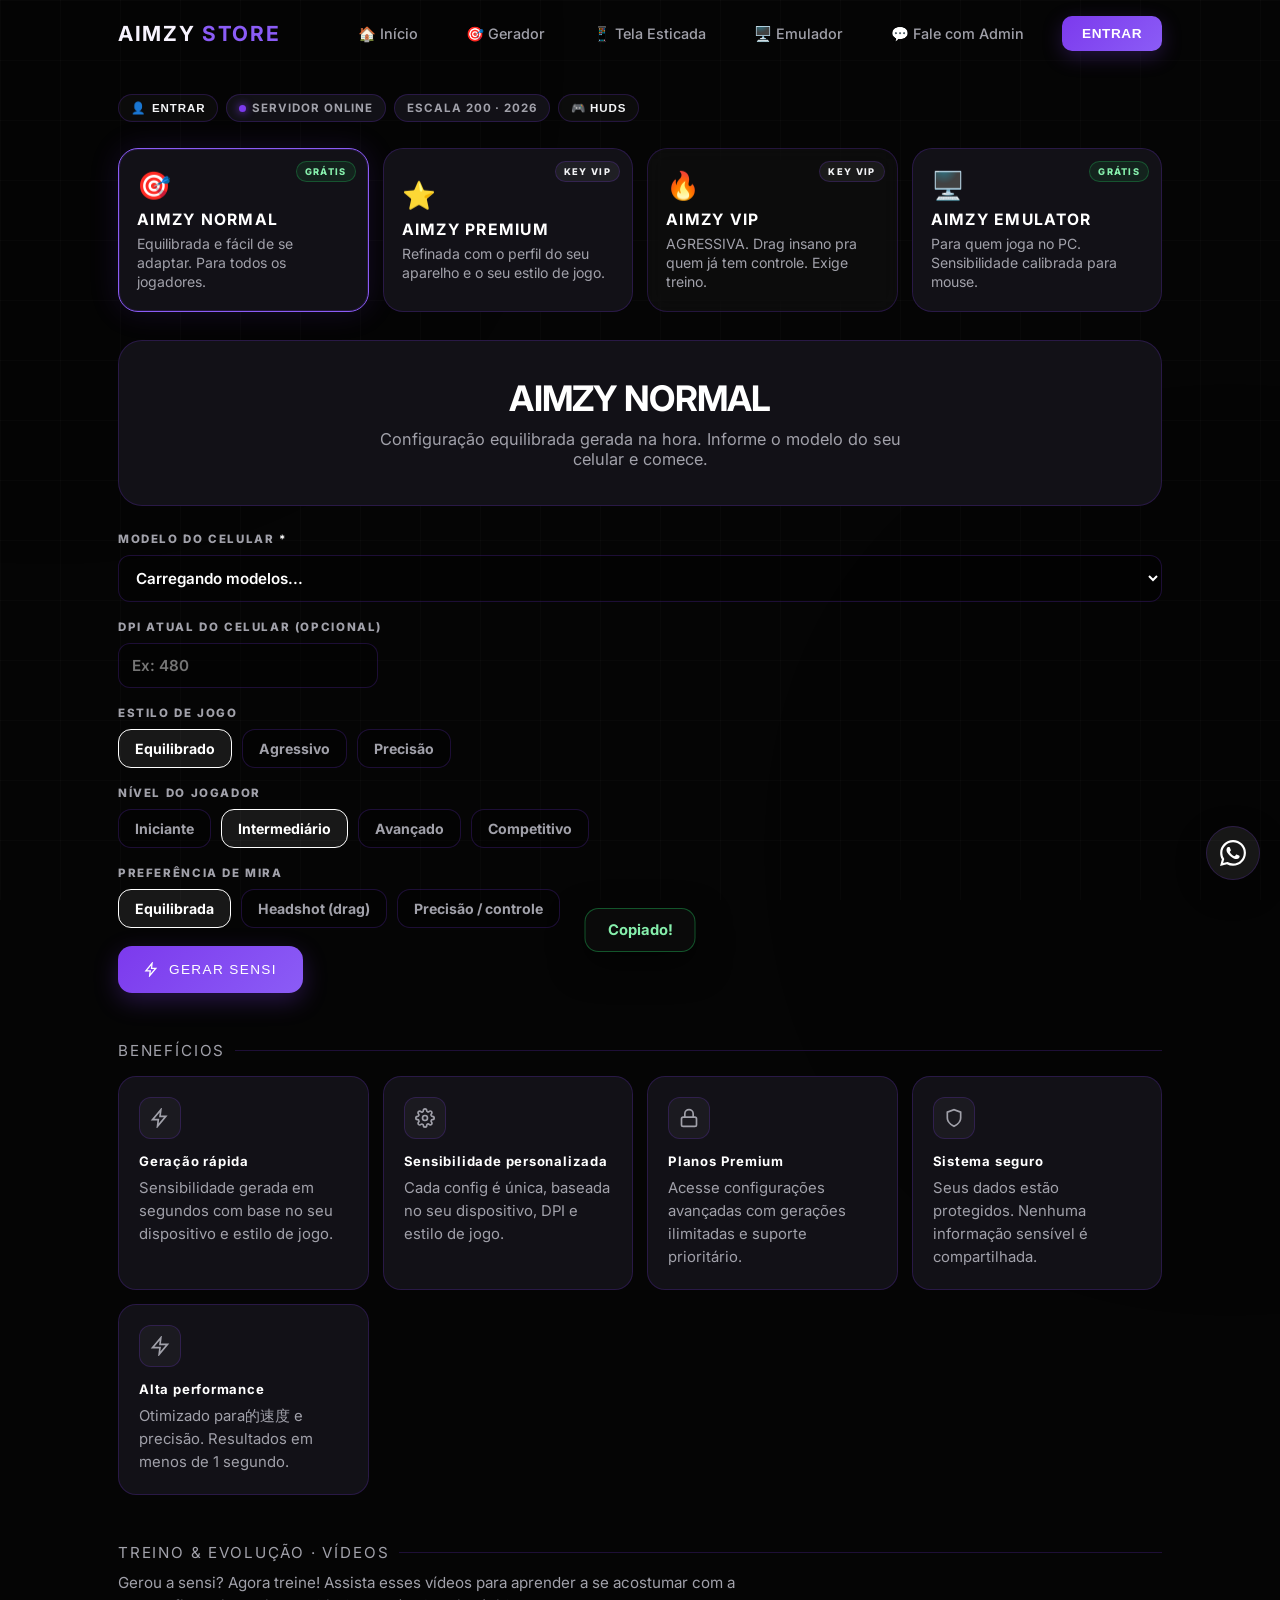
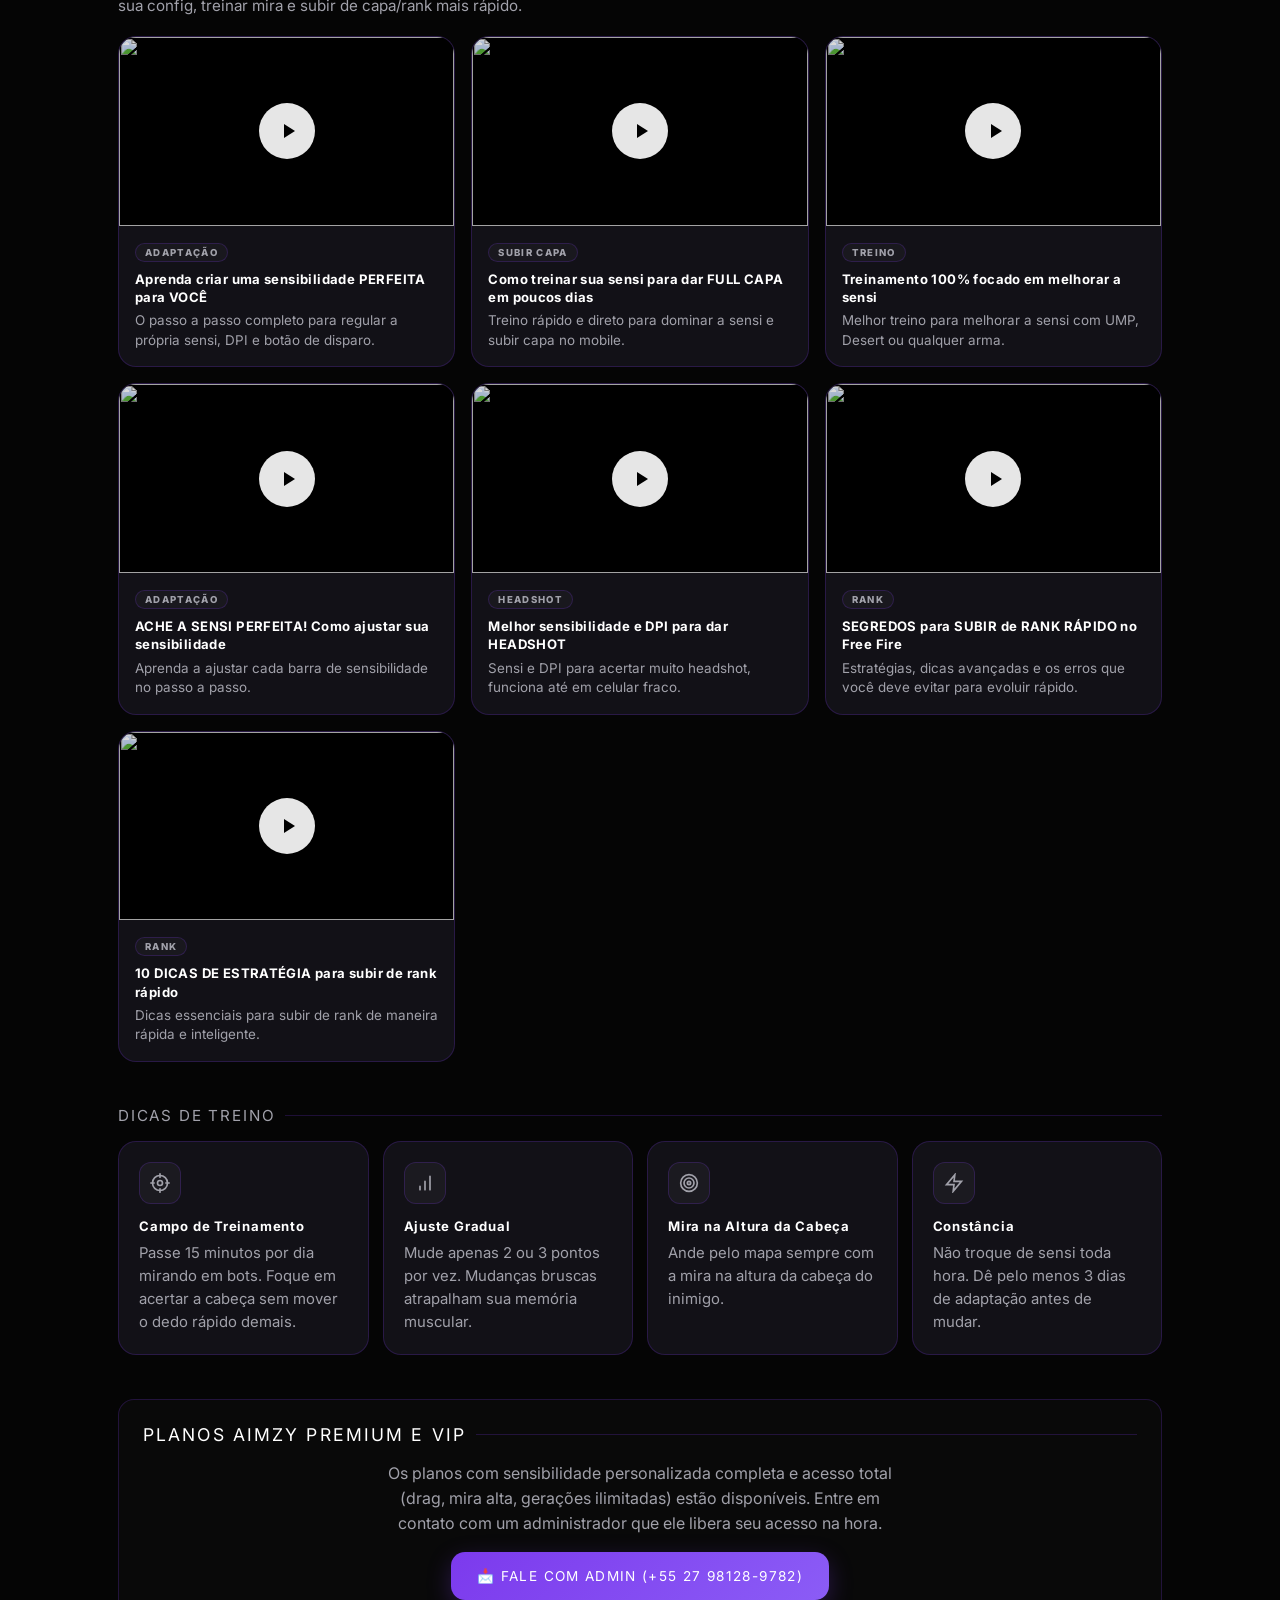
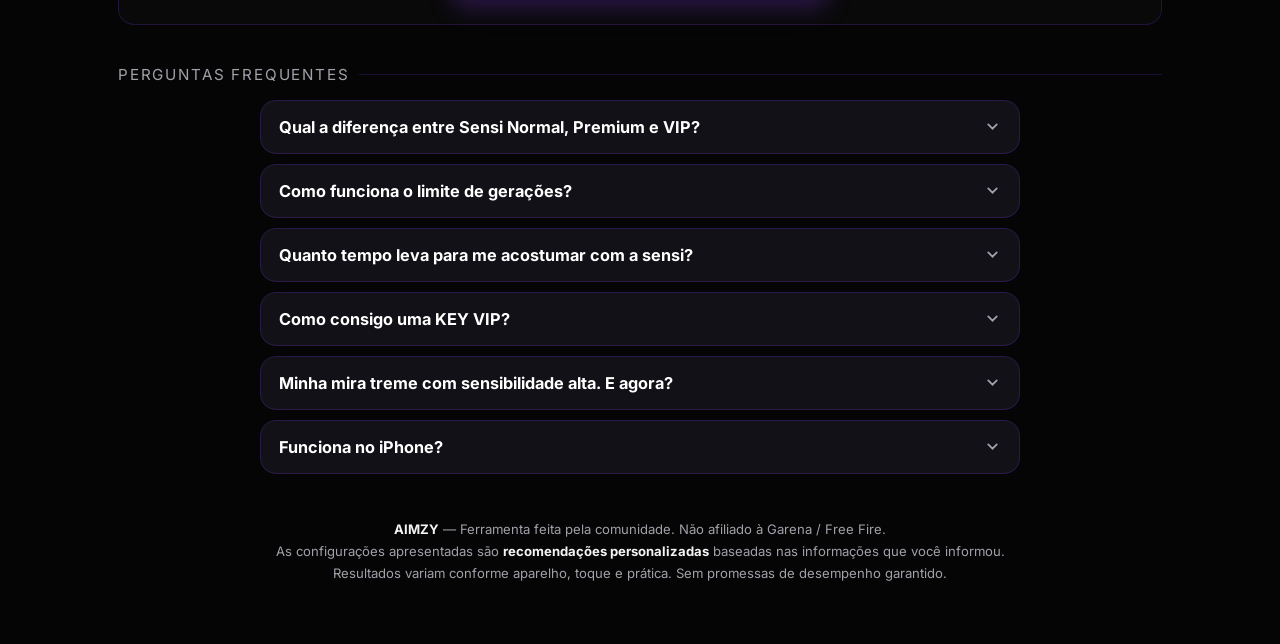
==== commit db20a215: "commit" ====
--- a/public/index.html
+++ b/public/index.html
@@ -20,19 +20,19 @@
 <link rel="stylesheet" href="/styles/components.css">
 <style>
 :root{
-  --bg:#0a0a0f;
-  --bg2:#0f0f14;
-  --bg-card:#12121a;
-  --card:rgba(18,18,26,0.85);
-  --border:#2a0a0a;
-  --border-hover:#e63946;
+  --bg:#050505;
+  --bg2:#0c0c12;
+  --bg-card:#121117;
+  --card:rgba(18,18,24,0.9);
+  --border:rgba(124,58,237,0.22);
+  --border-hover:#8b5cf6;
   --text:#fff;
-  --text-secondary:#f4f4f8;
-  --text-muted:#b0b0c0;
-  --ok:#e63946;
-  --err:#ff3333;
-  --warn:#ff9900;
-  --accent:#e63946;
+  --text-secondary:#f3f4f6;
+  --text-muted:#a1a1aa;
+  --ok:#7c3aed;
+  --err:#a78bfa;
+  --warn:#c4b5fd;
+  --accent:#7c3aed;
 }
 *{margin:0;padding:0;box-sizing:border-box}
 html{scroll-behavior:smooth}
@@ -67,10 +67,11 @@
 .nav-brand{display:flex;align-items:center;gap:10px;text-decoration:none;color:var(--text)}
 .nav-brand h1{font-size:1.3rem;letter-spacing:.08em}
 .nav-links{display:flex;align-items:center;gap:28px}
-.nav-links a{color:var(--text-muted);text-decoration:none;font-weight:500;font-size:.9rem;transition:color .2s}
-.nav-links a:hover{color:var(--text)}
-.nav-enter{background:#fff;color:#000;border:none;padding:10px 20px;border-radius:10px;font-weight:700;font-size:.85rem;cursor:pointer;transition:all .2s;letter-spacing:.04em}
-.nav-enter:hover{box-shadow:0 4px 20px rgba(255,255,255,0.2);transform:translateY(-1px)}
+.nav-links a{color:var(--text-muted);text-decoration:none;font-weight:500;font-size:.9rem;transition:all .25s ease;border-radius:10px;padding:8px 10px}
+.nav-links a:hover{color:var(--text);background:rgba(124,58,237,0.08)}
+.nav-links a.active{color:#d8ccff;background:rgba(124,58,237,0.08);box-shadow:inset 0 0 0 1px rgba(124,58,237,0.2)}
+.nav-enter{background:linear-gradient(135deg,#7c3aed,#8b5cf6);color:#fff;border:none;padding:10px 20px;border-radius:10px;font-weight:700;font-size:.85rem;cursor:pointer;transition:all .2s;letter-spacing:.04em;box-shadow:0 6px 20px rgba(124,58,237,0.25)}
+.nav-enter:hover{box-shadow:0 10px 26px rgba(124,58,237,0.32);transform:translateY(-1px)}
 .hamburger{display:none;flex-direction:column;gap:5px;cursor:pointer;z-index:1001;background:none;border:none;padding:4px}
 .hamburger span{width:22px;height:2px;background:var(--text);transition:all .3s}
 
@@ -79,8 +80,11 @@
 .logo-mark{width:46px;height:46px;border-radius:14px;display:grid;place-items:center;background:rgba(255,255,255,0.08);border:1px solid var(--border)}
 .logo-mark svg{width:26px;height:26px}
 .logo h1{font-size:1.45rem;letter-spacing:.06em;line-height:1}
-.logo h1 span{color:var(--text)}
+.logo h1 span{color:#f8f4ff}
 .logo p{font-size:.78rem;color:var(--text-muted);letter-spacing:.25em;text-transform:uppercase}
+.nav-brand h1{font-size:1.3rem;letter-spacing:.08em}
+.nav-brand h1 span{color:#f8f4ff}
+.nav-brand h1{color:#8b5cf6}
 .badges{display:flex;gap:8px;flex-wrap:wrap}
 .chip{font-size:.72rem;font-weight:700;letter-spacing:.08em;text-transform:uppercase;padding:6px 12px;border-radius:999px;border:1px solid var(--border);background:var(--bg-card);color:var(--text-muted);display:flex;align-items:center;gap:6px}
 .chip i{width:7px;height:7px;border-radius:50%;background:var(--ok);box-shadow:0 0 8px var(--ok);display:inline-block}
@@ -94,8 +98,8 @@
   backdrop-filter:blur(10px);transition:.25s;position:relative;overflow:hidden;
   font-family:'Inter',sans-serif;
 }
-.mode-card:hover{transform:translateY(-4px);border-color:var(--border-hover)}
-.mode-card.active{border-color:var(--text);box-shadow:0 0 30px rgba(255,255,255,0.08)}
+.mode-card:hover{transform:translateY(-4px);border-color:var(--border-hover);box-shadow:0 14px 38px rgba(124,58,237,0.14)}
+.mode-card.active{border-color:var(--border-hover);box-shadow:0 0 30px rgba(124,58,237,0.15),inset 0 0 0 1px rgba(124,58,237,0.18)}
 .mode-card .emoji{font-size:1.7rem;display:block;margin-bottom:8px}
 .mode-card h3{font-size:.98rem;letter-spacing:.08em;margin-bottom:5px;color:var(--text)}
 .mode-card p{color:var(--text-muted);font-size:.88rem;line-height:1.35}
@@ -129,8 +133,8 @@
 
 .btn{appearance:none;border:none;cursor:pointer;letter-spacing:.1em;text-transform:uppercase;font-size:.85rem;padding:16px 26px;border-radius:14px;display:inline-flex;align-items:center;gap:10px;transition:.25s;color:#fff}
 .btn svg{width:15px;height:15px}
-.btn-red{background:#fff;color:#000;box-shadow:0 8px 24px rgba(255,255,255,0.15)}
-.btn-gold{background:var(--text-secondary);color:#000;box-shadow:0 8px 24px rgba(0,0,0,0.3)}
+.btn-red{background:linear-gradient(135deg,#7c3aed,#8b5cf6);color:#fff;box-shadow:0 8px 24px rgba(124,58,237,0.28)}
+.btn-gold{background:rgba(124,58,237,0.12);color:#fff;border:1px solid rgba(124,58,237,0.3);box-shadow:0 8px 24px rgba(124,58,237,0.12)}
 .btn-ghost{background:rgba(255,255,255,.05);color:var(--text);border:1px solid var(--border)}
 .btn:hover{filter:brightness(1.1);transform:translateY(-2px)}
 .btn:active{transform:scale(.97)}
@@ -345,14 +349,14 @@
 <nav class="navbar" id="navbar">
   <div class="nav-inner">
     <a href="/" class="nav-brand">
-      <h1>AIMZY</h1>
+      <h1><span>AIMZY</span> STORE</h1>
     </a>
     <div class="nav-links">
-      <a href="#generator">Gerador</a>
-      <a href="#plans">Planos</a>
-      <a href="#benefits">Benefícios</a>
-      <a href="#faq">Suporte</a>
-      <a href="#generator" style="color:#e63946;font-weight:800">Criar Conta</a>
+      <a href="/">🏠 Início</a>
+      <a href="#generator">🎯 Gerador</a>
+      <a href="/stretch/">📱 Tela Esticada</a>
+      <a href="/emulator/">🖥️ Emulador</a>
+      <a href="/painel-admin">💬 Fale com Admin</a>
       <button class="nav-enter" id="navEnterBtn">ENTRAR</button>
     </div>
     <button class="hamburger" id="hamburgerBtn" aria-label="Menu">
@@ -426,7 +430,7 @@
     <p>Controle total para avançados. Ranqueadas e campeonatos.</p>
   </button>
   <button class="mode-card hud-tab animate-fadeInUp" data-hud="famosos" style="animation-delay:0.4s">
-    <span class="mode-badge" style="background:rgba(255,215,0,.1);color:#ffd700;border-color:rgba(255,215,0,.3)">Famosos</span>
+    <span class="mode-badge" style="background:rgba(124,58,237,.1);color:#d8ccff;border-color:rgba(124,58,237,.3)">Famosos</span>
     <span class="emoji">⭐</span>
     <h3>HUDs de Famosos</h3>
     <p>Layouts de jogadores conhecidos e streamers.</p>
@@ -455,7 +459,7 @@
     </button>
     <button class="mode-card hud-filter-btn" data-filter="vip" style="padding:10px 18px;min-width:auto">
       <span class="emoji" style="font-size:1.2rem">⭐</span>
-      <span style="font-weight:700;color:#ffd700">VIP</span>
+      <span style="font-weight:700;color:#d8ccff">VIP</span>
     </button>
   </div>
 
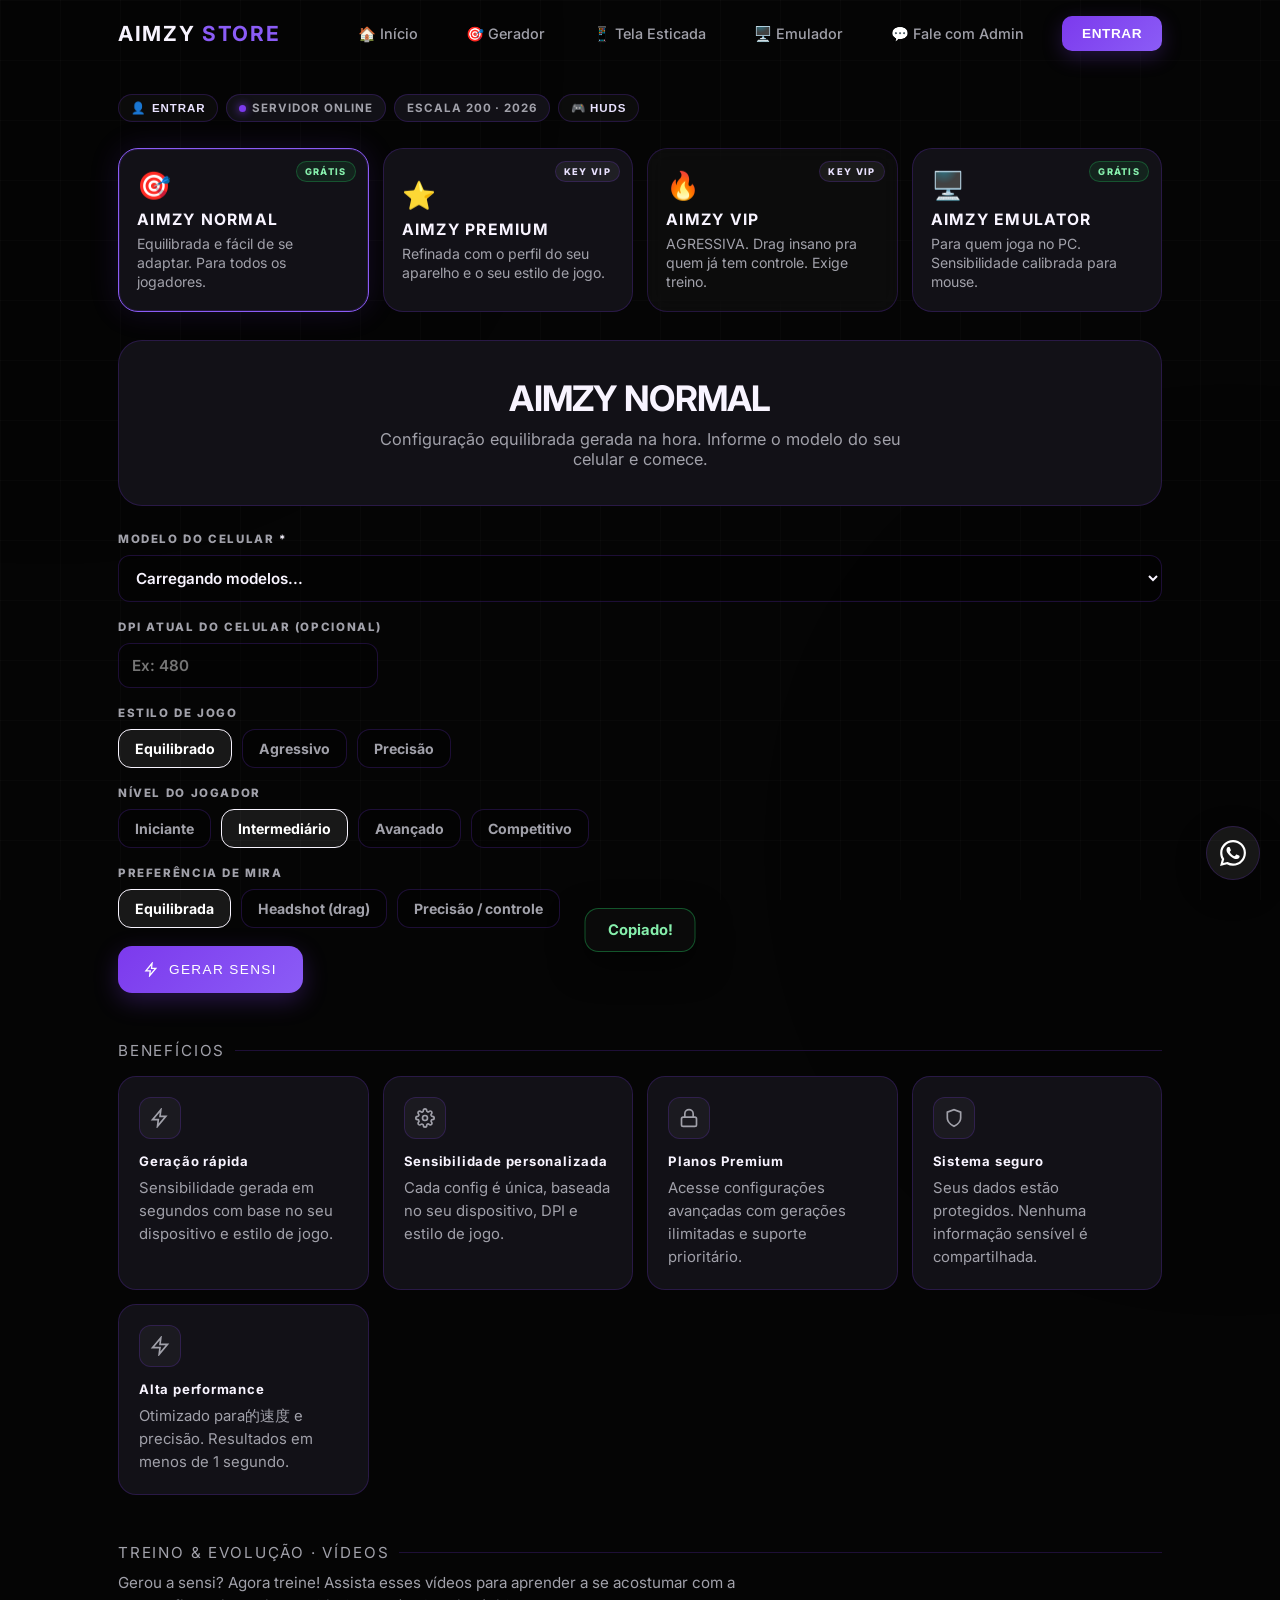
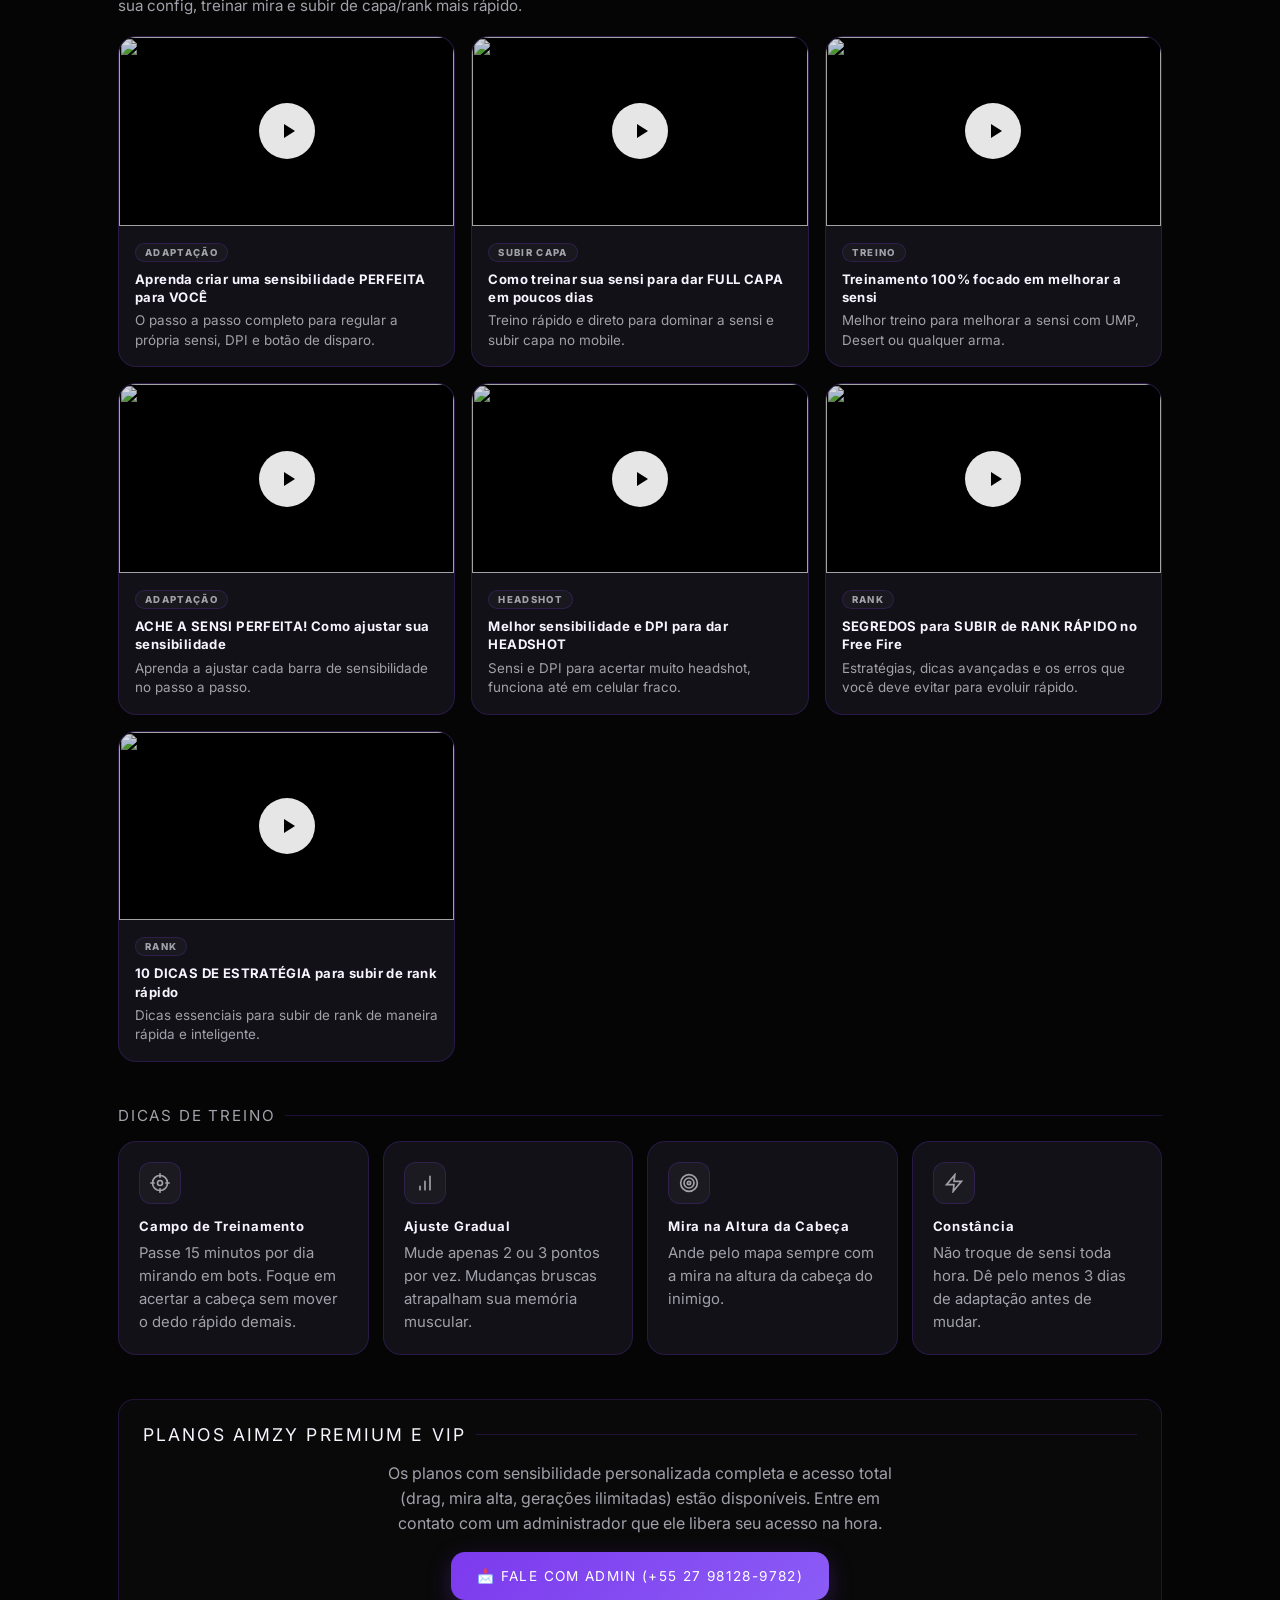
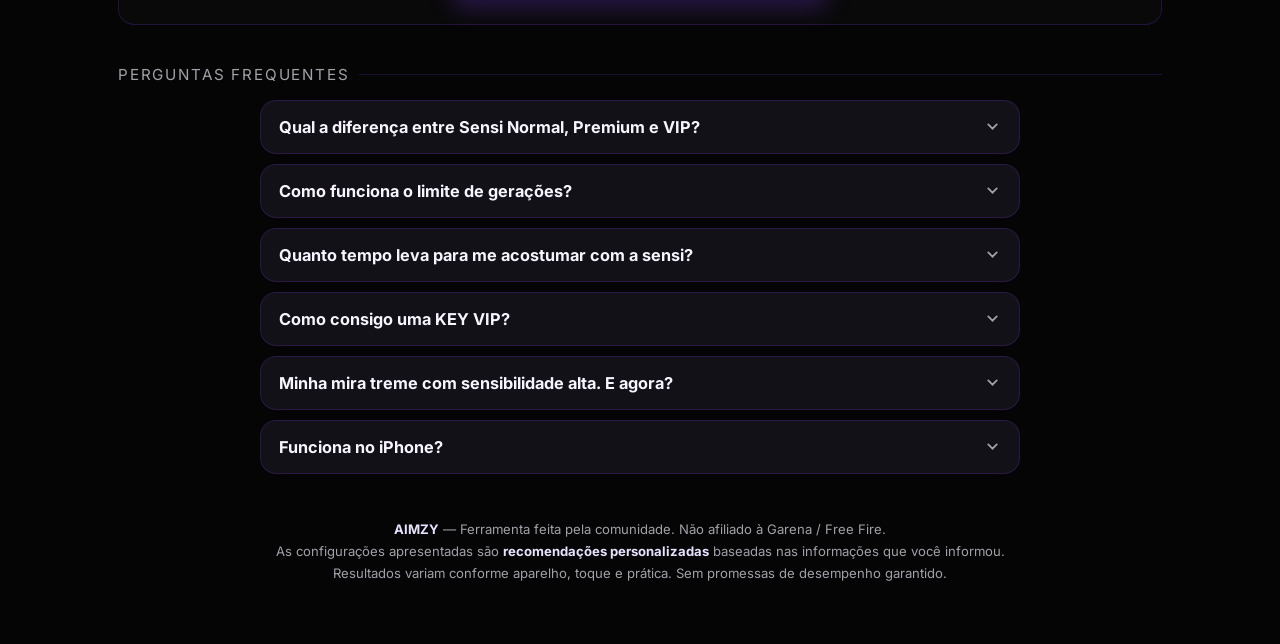
==== commit aac84506: "oi" ====
--- a/public/index.html
+++ b/public/index.html
@@ -26,9 +26,9 @@
   --card:rgba(18,18,24,0.9);
   --border:rgba(124,58,237,0.22);
   --border-hover:#8b5cf6;
-  --text:#fff;
-  --text-secondary:#f3f4f6;
-  --text-muted:#a1a1aa;
+  --text:#F8F4FF;
+  --text-secondary:#E9E2FF;
+  --text-muted:#A1A1AA;
   --ok:#7c3aed;
   --err:#a78bfa;
   --warn:#c4b5fd;
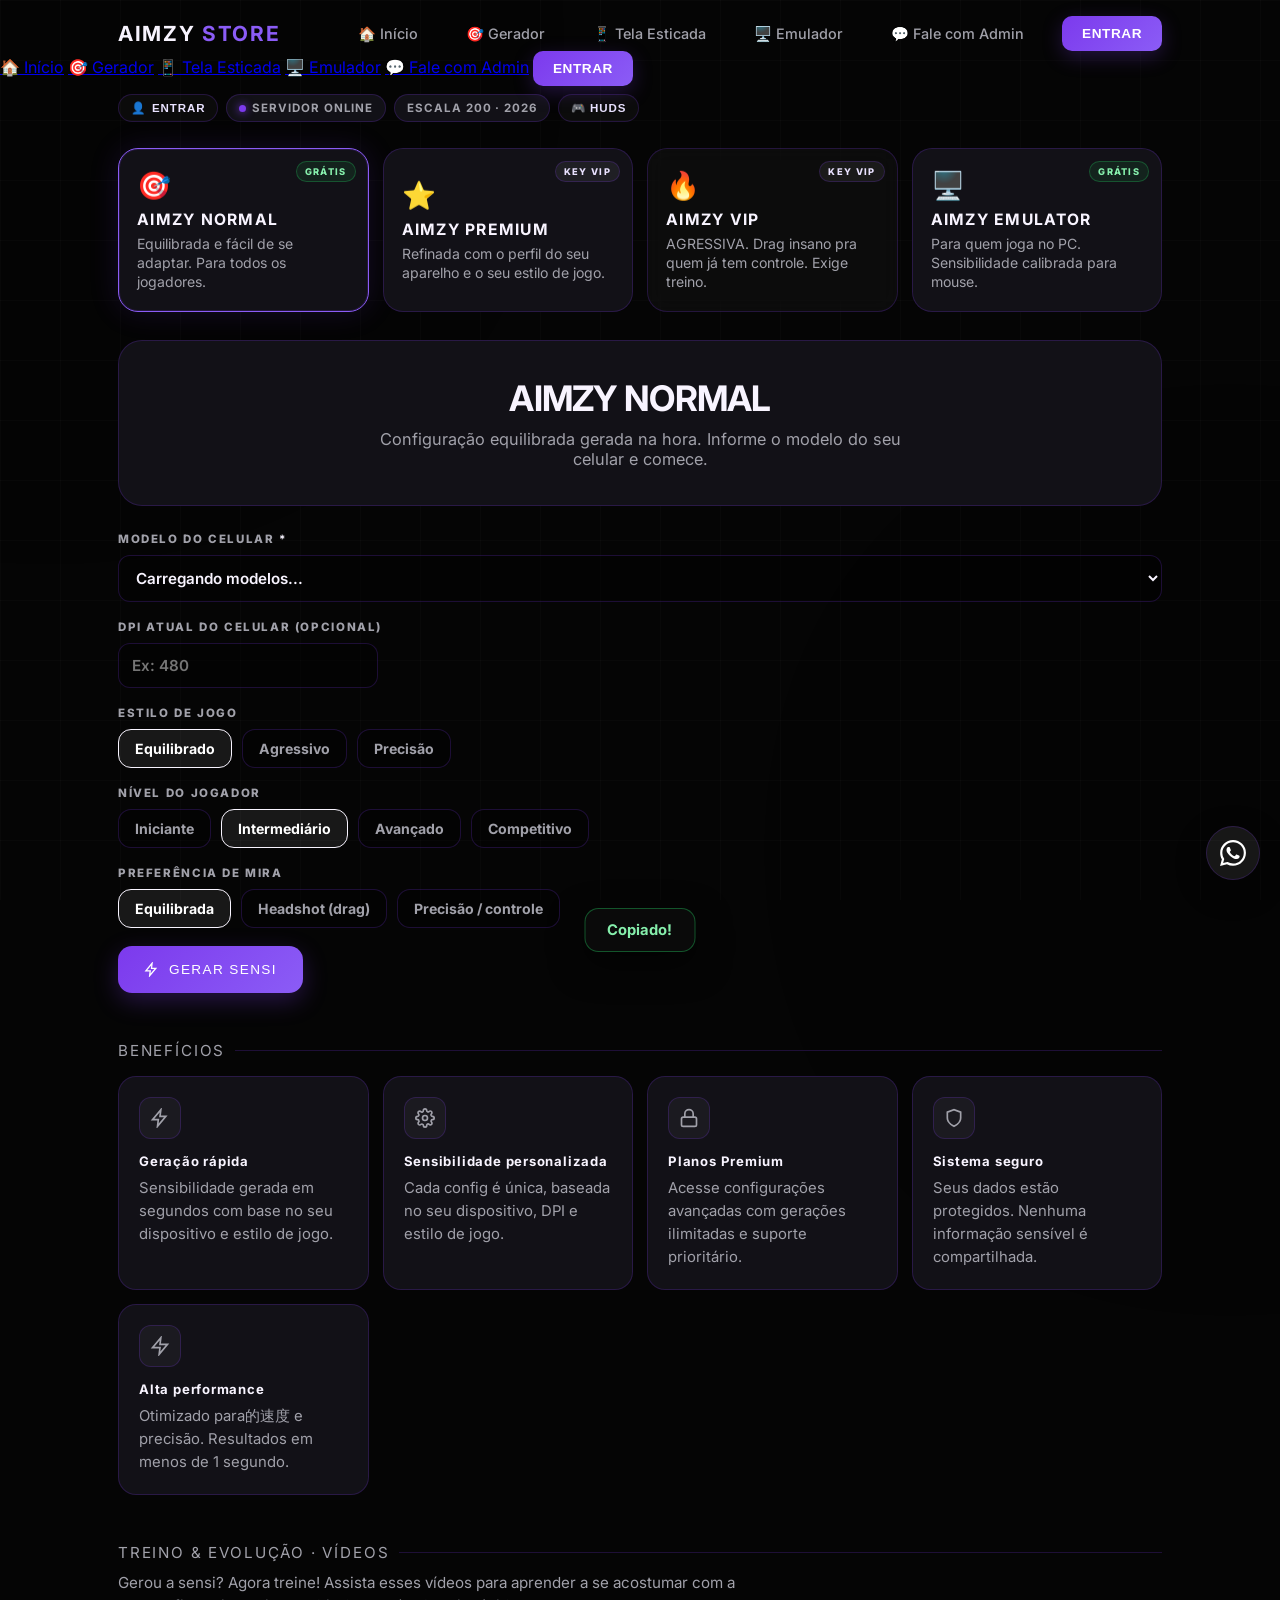
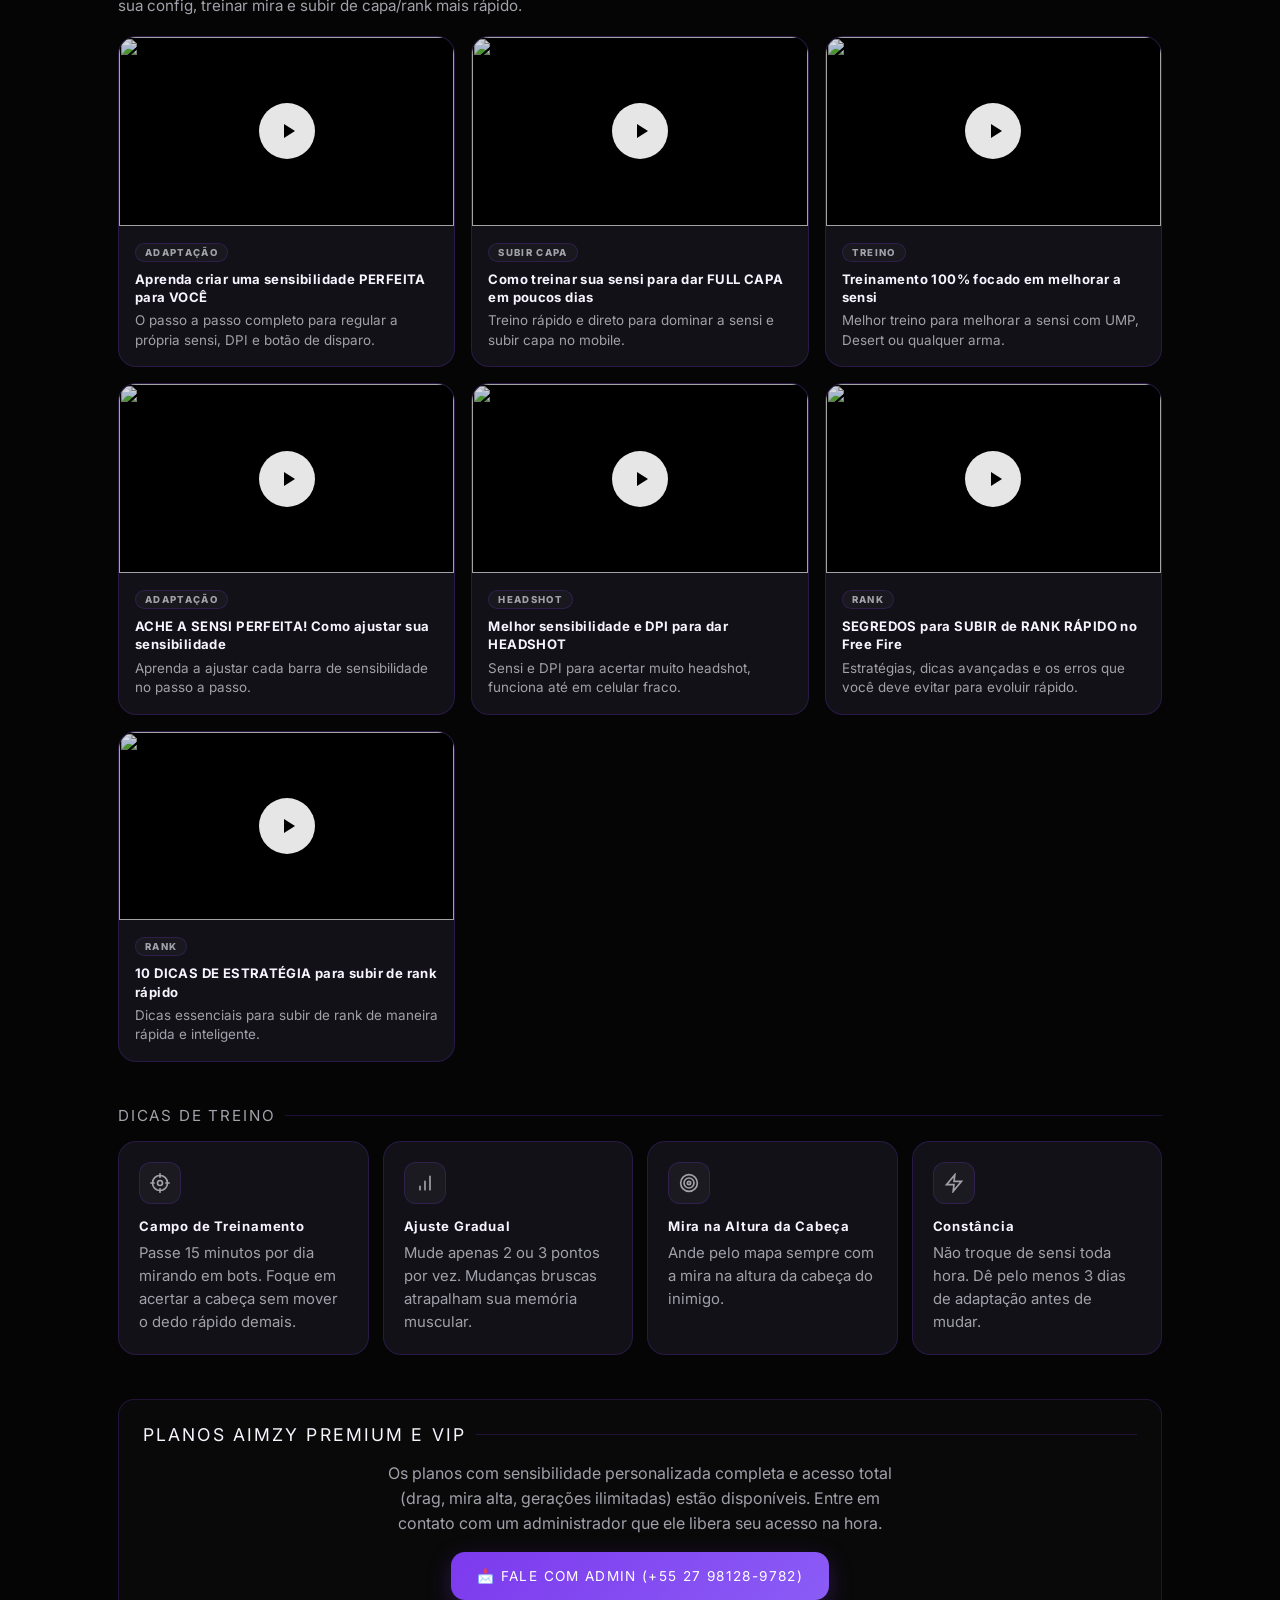
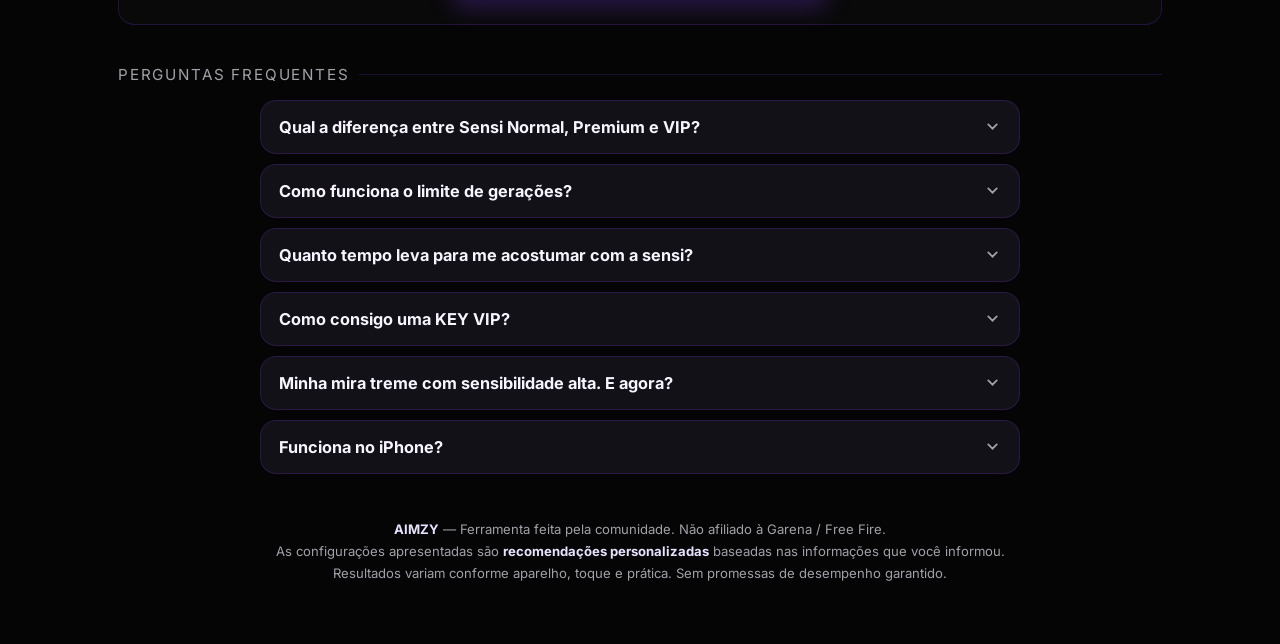
==== commit bc24d157: ",333" ====
--- a/public/index.html
+++ b/public/index.html
@@ -320,6 +320,30 @@
   .dp-opt,.btn-chip,.cic-chip{flex-direction:row;gap:10px}
   .nav-links{display:none}
   .hamburger{display:flex}
+  .mobile-menu{
+    position:fixed;
+    inset:72px 16px auto 16px;
+    z-index:1001;
+    background:rgba(12,12,18,0.96);
+    border:1px solid var(--border);
+    border-radius:18px;
+    box-shadow:0 20px 50px rgba(0,0,0,0.45);
+    padding:14px;
+    opacity:0;
+    pointer-events:none;
+    transform:translateY(-10px);
+    transition:all .25s ease;
+    backdrop-filter:blur(14px);
+  }
+  .mobile-menu.open{opacity:1;pointer-events:auto;transform:translateY(0)}
+  .mobile-menu a{
+    display:flex;align-items:center;justify-content:flex-start;
+    width:100%;padding:14px 12px;border-radius:12px;color:var(--text);
+    text-decoration:none;border:1px solid transparent;margin-bottom:8px;font-weight:600;
+  }
+  .mobile-menu a:last-child{margin-bottom:0}
+  .mobile-menu a:hover{background:rgba(124,58,237,0.08);border-color:var(--border)}
+  .nav-enter{width:100%;margin-top:8px}
 }
 @media(hover:none){
   .custom-cursor,.cursor-glow{display:none !important}
@@ -362,6 +386,14 @@
     <button class="hamburger" id="hamburgerBtn" aria-label="Menu">
       <span></span><span></span><span></span>
     </button>
+  </div>
+  <div class="mobile-menu" id="mobileMenu">
+    <a href="/">🏠 Início</a>
+    <a href="#generator">🎯 Gerador</a>
+    <a href="/stretch/">📱 Tela Esticada</a>
+    <a href="/emulator/">🖥️ Emulador</a>
+    <a href="/painel-admin">💬 Fale com Admin</a>
+    <button class="nav-enter" id="navEnterBtnMobile">ENTRAR</button>
   </div>
 </nav>
 
@@ -917,19 +949,45 @@
 });
 
 // Hamburger menu
-document.getElementById('hamburgerBtn').addEventListener('click', function() {
-  alert('Menu mobile - Implementar');
+var mobileMenu = document.getElementById('mobileMenu');
+var hamburgerBtn = document.getElementById('hamburgerBtn');
+
+function toggleMobileMenu() {
+  if (!mobileMenu) return;
+  mobileMenu.classList.toggle('open');
+}
+
+if (hamburgerBtn) {
+  hamburgerBtn.addEventListener('click', function() {
+    toggleMobileMenu();
+  });
+}
+
+function closeMobileMenu() {
+  if (mobileMenu) mobileMenu.classList.remove('open');
+}
+
+// Smooth scroll for nav links
+document.querySelectorAll('.nav-links a, .mobile-menu a').forEach(function(link) {
+  link.addEventListener('click', function(e) {
+    var href = this.getAttribute('href');
+    if (!href || href === '#') return;
+    if (href.startsWith('#')) {
+      e.preventDefault();
+      var target = document.querySelector(href);
+      if (target) {
+        target.scrollIntoView({ behavior: 'smooth', block: 'start' });
+      }
+      closeMobileMenu();
+      return;
+    }
+    closeMobileMenu();
+  });
 });
 
-// Smooth scroll for nav links
-document.querySelectorAll('.nav-links a').forEach(function(link) {
-  link.addEventListener('click', function(e) {
-    e.preventDefault();
-    var target = document.querySelector(this.getAttribute('href'));
-    if (target) {
-      target.scrollIntoView({ behavior: 'smooth', block: 'start' });
-    }
-  });
+document.getElementById('navEnterBtnMobile')?.addEventListener('click', function() {
+  closeMobileMenu();
+  document.getElementById('accountChip')?.click();
 });
 
 // Quando a pessoa entra no site, pede o nome automaticamente e rola para o gerador
